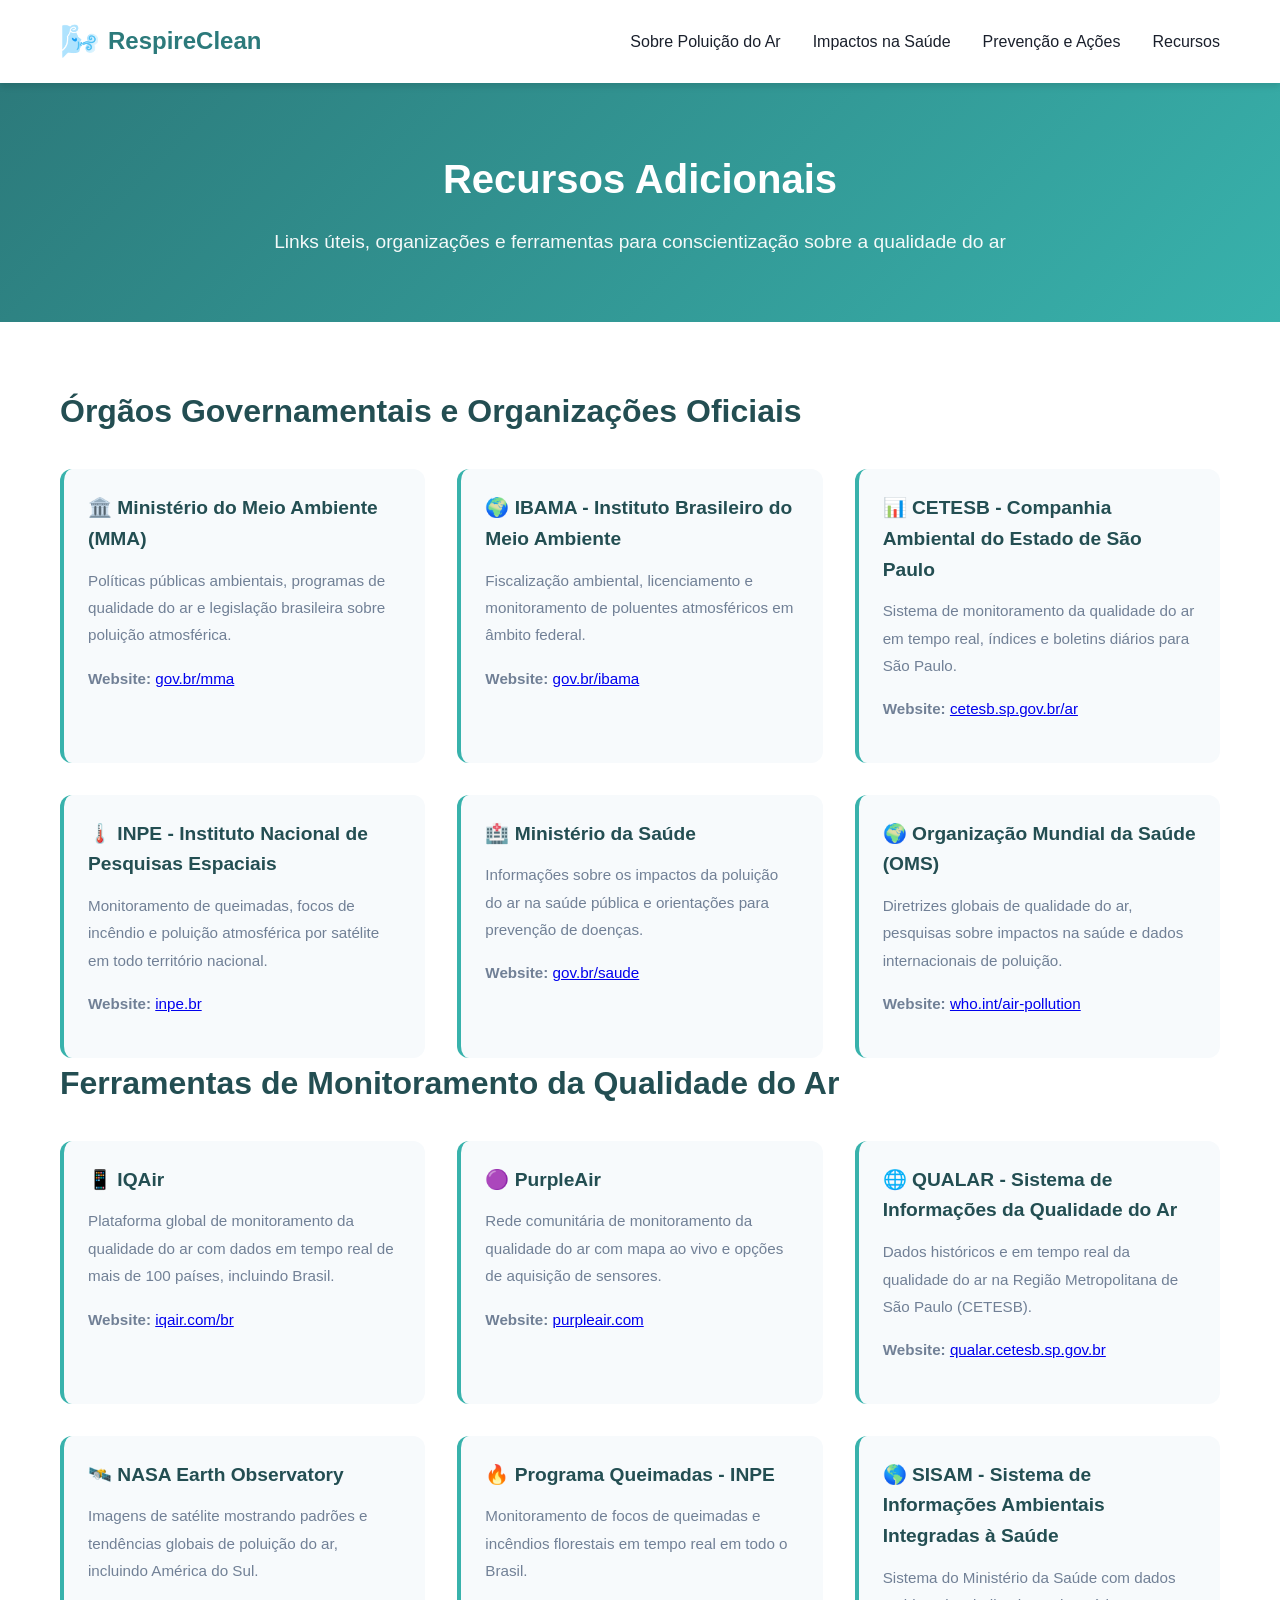
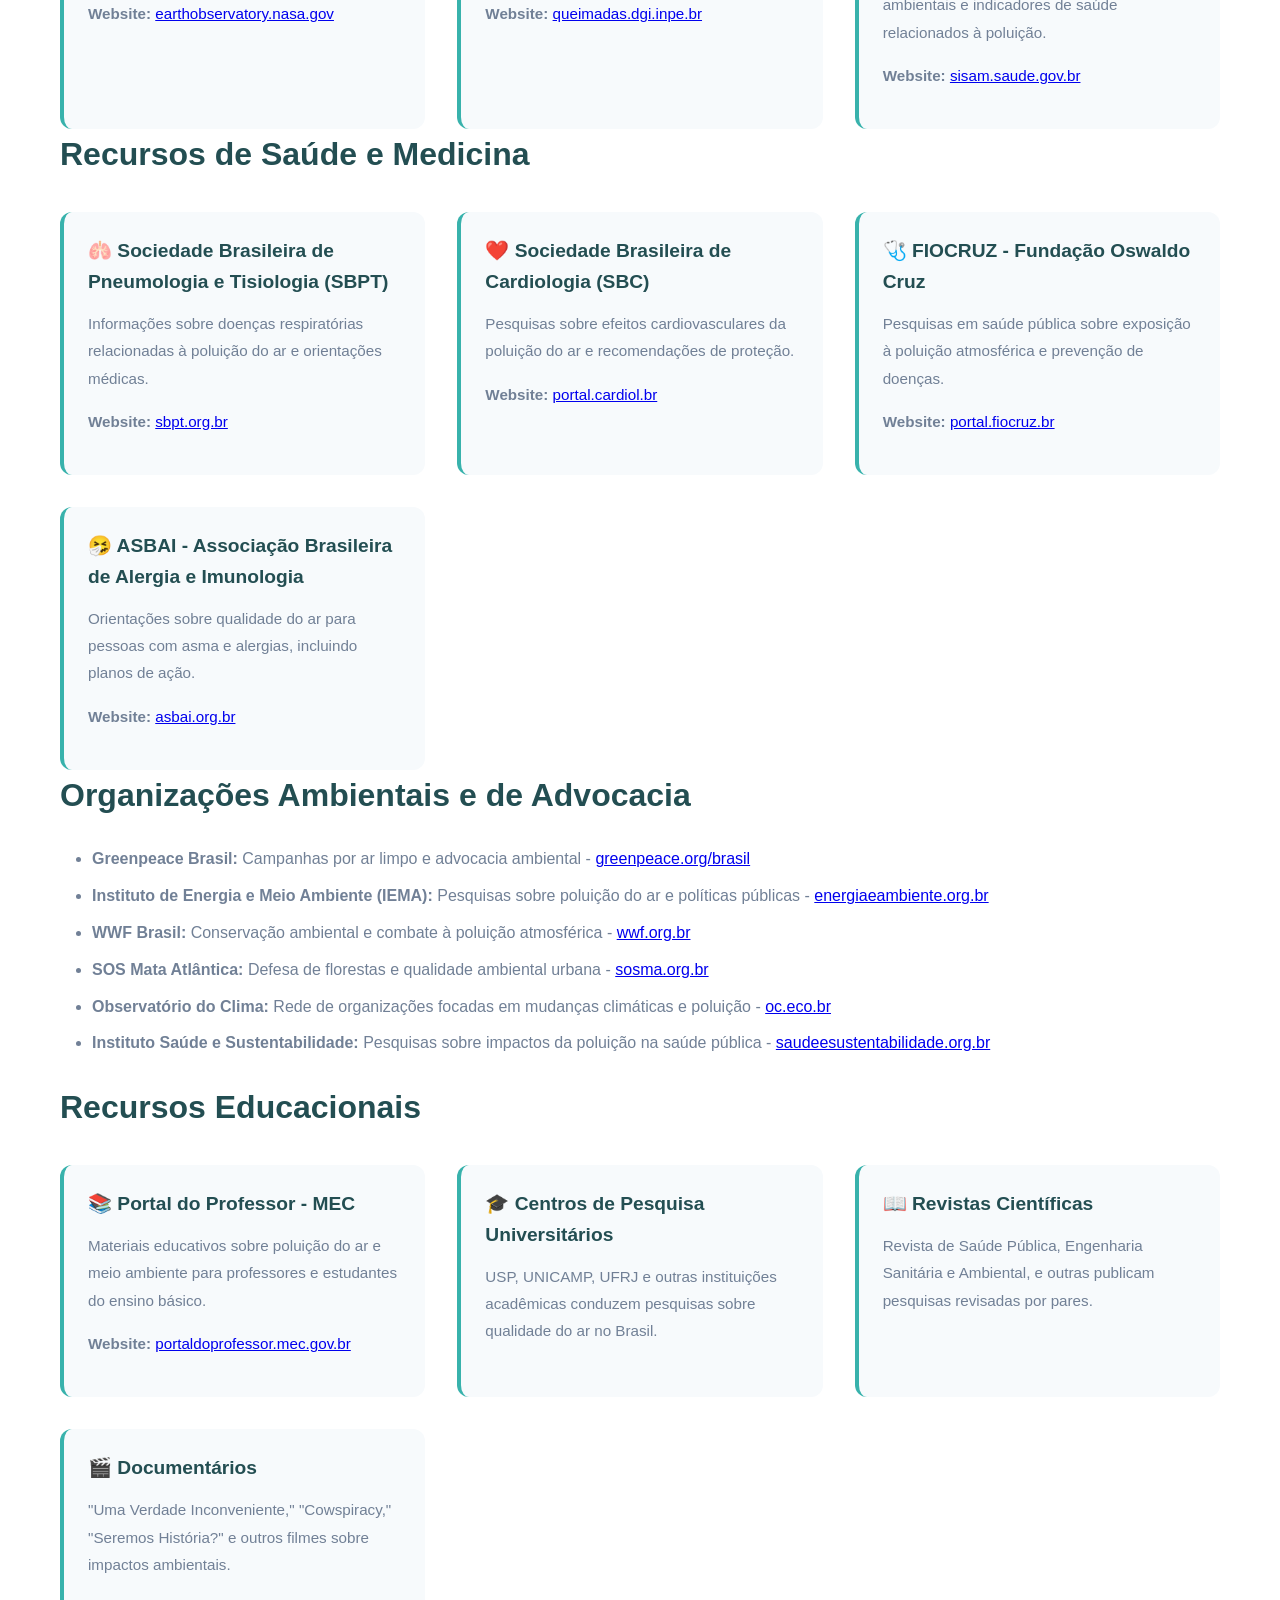
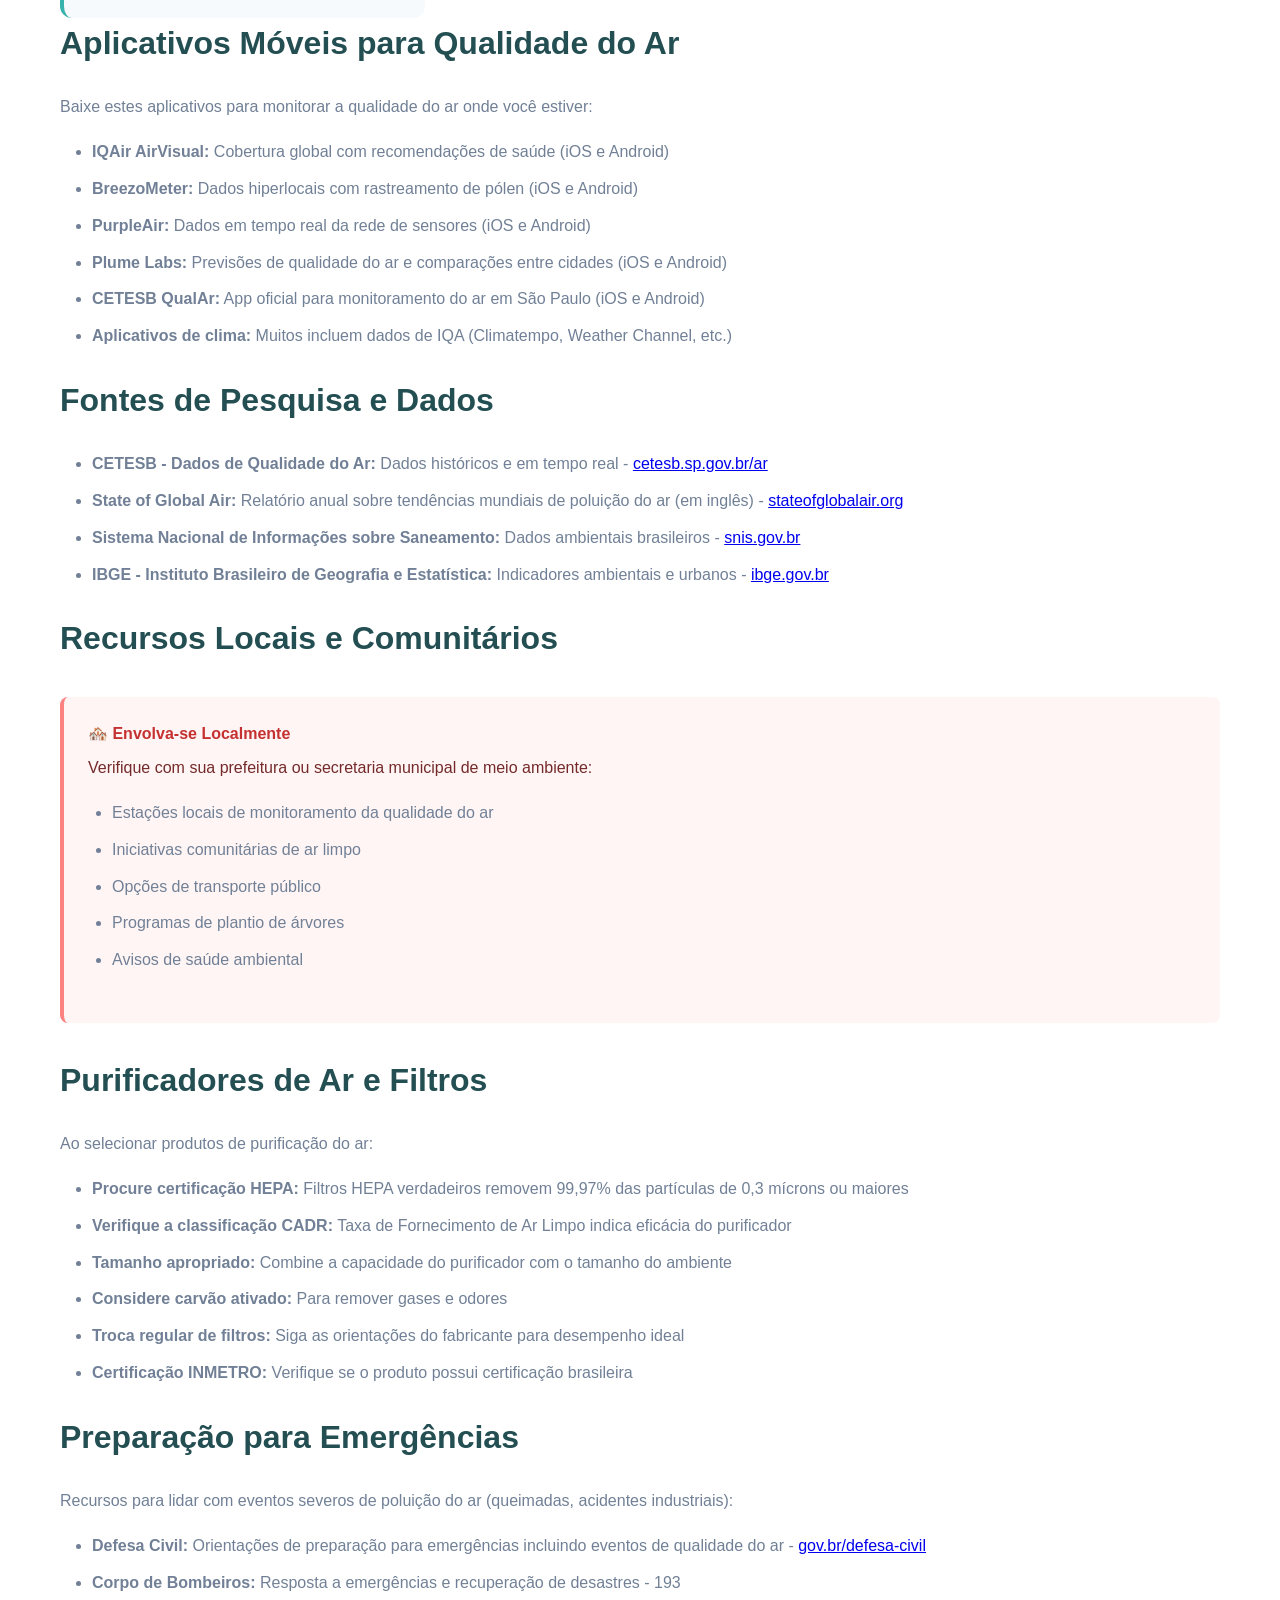
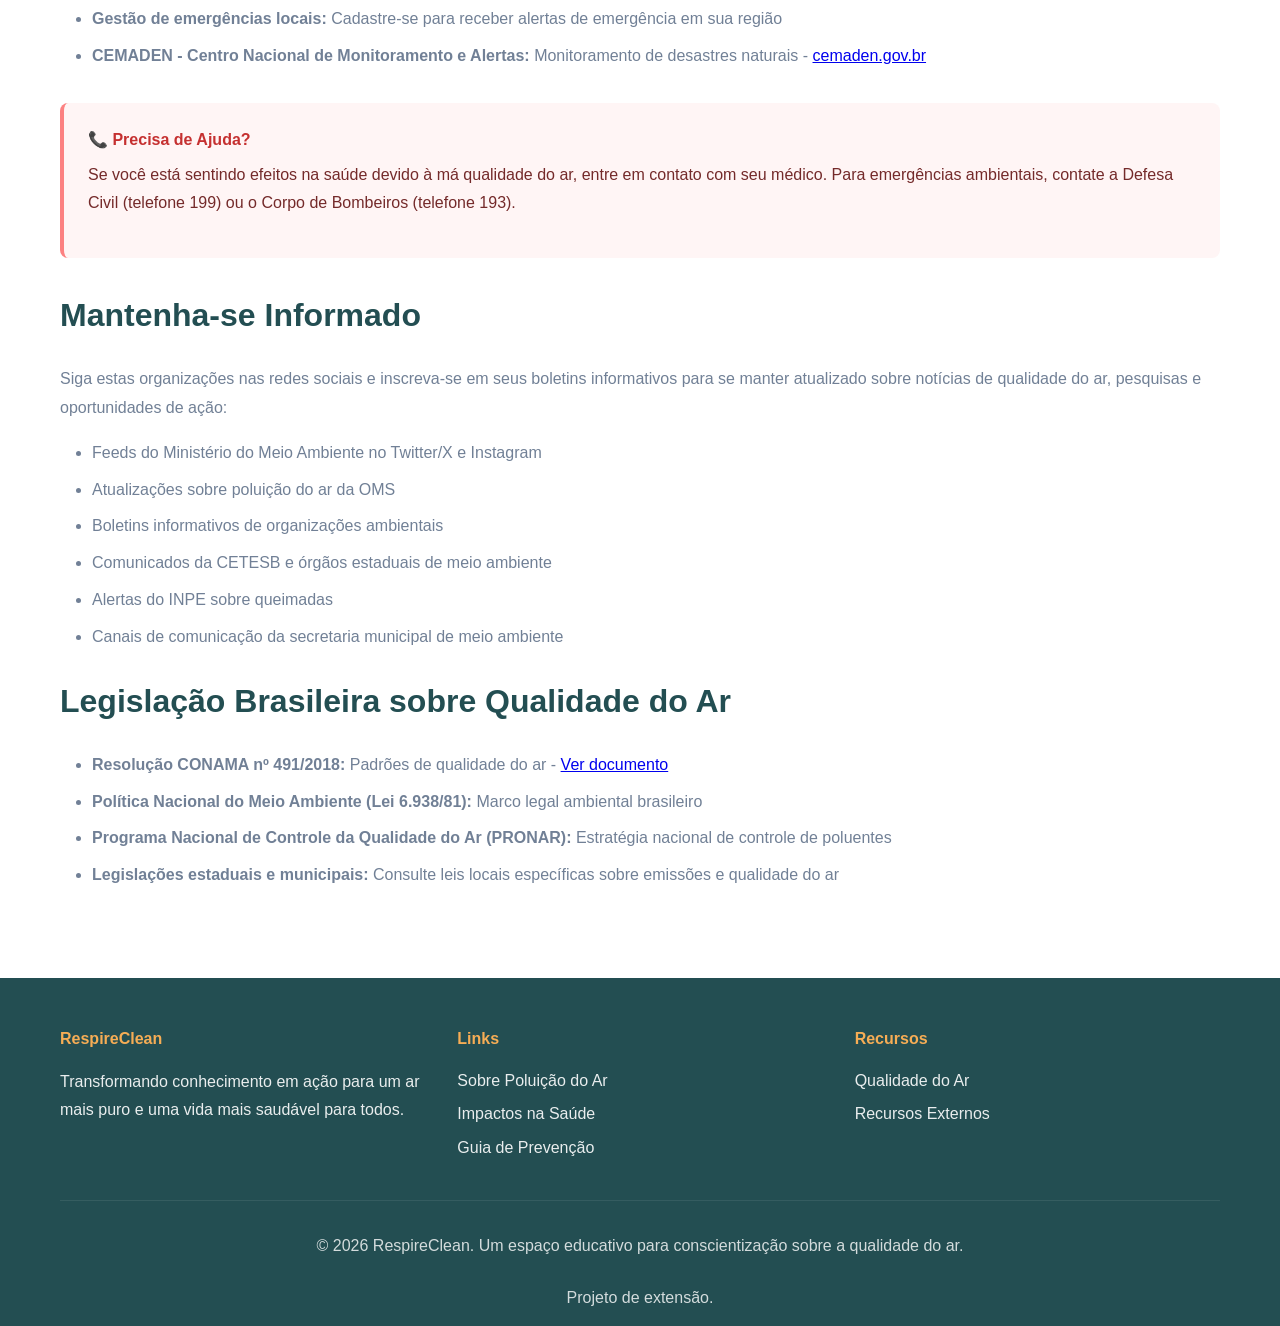
==== pages/resources.html @ 674ed239 "first commit - website for extension project" ====
<!DOCTYPE html>
<html lang="pt-br">
<head>
    <meta charset="UTF-8">
    <meta name="viewport" content="width=device-width, initial-scale=1.0">
    <title>Recursos - RespireClean</title>
    <link rel="stylesheet" href="../assets/css/styles.css">
</head>
<body>
    <nav class="navbar">
        <div class="nav-container">
            <div class="logo">
                <a href="../index.html" class="logo">
                    <span class="logo-icon">🌬️</span>
                    <span class="logo">RespireClean</span>
                </a>
            </div>
            <ul class="nav-menu">
                <li><a href="./about-pollution.html">Sobre Poluição do Ar</a></li>
                <li><a href="./health-impacts.html">Impactos na Saúde</a></li>
                <li><a href="./prevention.html">Prevenção e Ações</a></li>
                <li><a href="./resources.html">Recursos</a></li>
            </ul>
            <div class="hamburger">
                <span></span>
                <span></span>
                <span></span>
            </div>
        </div>
    </nav>

    <div class="page-header">
        <h1>Recursos Adicionais</h1>
        <p>Links úteis, organizações e ferramentas para conscientização sobre a qualidade do ar</p>
    </div>

    <section class="content-section">
        <div class="container">
            <h2>Órgãos Governamentais e Organizações Oficiais</h2>
            
            <div class="tips-grid">
                <div class="tip-card">
                    <h4>🏛️ Ministério do Meio Ambiente (MMA)</h4>
                    <p>Políticas públicas ambientais, programas de qualidade do ar e legislação brasileira sobre poluição atmosférica.</p>
                    <p><strong>Website:</strong> <a href="https://www.gov.br/mma/pt-br" target="_blank">gov.br/mma</a></p>
                </div>

                <div class="tip-card">
                    <h4>🌍 IBAMA - Instituto Brasileiro do Meio Ambiente</h4>
                    <p>Fiscalização ambiental, licenciamento e monitoramento de poluentes atmosféricos em âmbito federal.</p>
                    <p><strong>Website:</strong> <a href="https://www.gov.br/ibama/pt-br" target="_blank">gov.br/ibama</a></p>
                </div>

                <div class="tip-card">
                    <h4>📊 CETESB - Companhia Ambiental do Estado de São Paulo</h4>
                    <p>Sistema de monitoramento da qualidade do ar em tempo real, índices e boletins diários para São Paulo.</p>
                    <p><strong>Website:</strong> <a href="https://cetesb.sp.gov.br/ar/" target="_blank">cetesb.sp.gov.br/ar</a></p>
                </div>

                <div class="tip-card">
                    <h4>🌡️ INPE - Instituto Nacional de Pesquisas Espaciais</h4>
                    <p>Monitoramento de queimadas, focos de incêndio e poluição atmosférica por satélite em todo território nacional.</p>
                    <p><strong>Website:</strong> <a href="https://www.inpe.br/" target="_blank">inpe.br</a></p>
                </div>

                <div class="tip-card">
                    <h4>🏥 Ministério da Saúde</h4>
                    <p>Informações sobre os impactos da poluição do ar na saúde pública e orientações para prevenção de doenças.</p>
                    <p><strong>Website:</strong> <a href="https://www.gov.br/saude/pt-br" target="_blank">gov.br/saude</a></p>
                </div>

                <div class="tip-card">
                    <h4>🌍 Organização Mundial da Saúde (OMS)</h4>
                    <p>Diretrizes globais de qualidade do ar, pesquisas sobre impactos na saúde e dados internacionais de poluição.</p>
                    <p><strong>Website:</strong> <a href="https://www.who.int/health-topics/air-pollution" target="_blank">who.int/air-pollution</a></p>
                </div>
            </div>

            <h2>Ferramentas de Monitoramento da Qualidade do Ar</h2>
            
            <div class="tips-grid">
                <div class="tip-card">
                    <h4>📱 IQAir</h4>
                    <p>Plataforma global de monitoramento da qualidade do ar com dados em tempo real de mais de 100 países, incluindo Brasil.</p>
                    <p><strong>Website:</strong> <a href="https://www.iqair.com/br/" target="_blank">iqair.com/br</a></p>
                </div>

                <div class="tip-card">
                    <h4>🟣 PurpleAir</h4>
                    <p>Rede comunitária de monitoramento da qualidade do ar com mapa ao vivo e opções de aquisição de sensores.</p>
                    <p><strong>Website:</strong> <a href="https://www.purpleair.com/" target="_blank">purpleair.com</a></p>
                </div>

                <div class="tip-card">
                    <h4>🌐 QUALAR - Sistema de Informações da Qualidade do Ar</h4>
                    <p>Dados históricos e em tempo real da qualidade do ar na Região Metropolitana de São Paulo (CETESB).</p>
                    <p><strong>Website:</strong> <a href="https://qualar.cetesb.sp.gov.br/qualar/home.do" target="_blank">qualar.cetesb.sp.gov.br</a></p>
                </div>

                <div class="tip-card">
                    <h4>🛰️ NASA Earth Observatory</h4>
                    <p>Imagens de satélite mostrando padrões e tendências globais de poluição do ar, incluindo América do Sul.</p>
                    <p><strong>Website:</strong> <a href="https://earthobservatory.nasa.gov/" target="_blank">earthobservatory.nasa.gov</a></p>
                </div>

                <div class="tip-card">
                    <h4>🔥 Programa Queimadas - INPE</h4>
                    <p>Monitoramento de focos de queimadas e incêndios florestais em tempo real em todo o Brasil.</p>
                    <p><strong>Website:</strong> <a href="https://queimadas.dgi.inpe.br/queimadas/portal" target="_blank">queimadas.dgi.inpe.br</a></p>
                </div>

                <div class="tip-card">
                    <h4>🌎 SISAM - Sistema de Informações Ambientais Integradas à Saúde</h4>
                    <p>Sistema do Ministério da Saúde com dados ambientais e indicadores de saúde relacionados à poluição.</p>
                    <p><strong>Website:</strong> <a href="https://sisam.saude.gov.br/" target="_blank">sisam.saude.gov.br</a></p>
                </div>
            </div>

            <h2>Recursos de Saúde e Medicina</h2>
            
            <div class="tips-grid">
                <div class="tip-card">
                    <h4>🫁 Sociedade Brasileira de Pneumologia e Tisiologia (SBPT)</h4>
                    <p>Informações sobre doenças respiratórias relacionadas à poluição do ar e orientações médicas.</p>
                    <p><strong>Website:</strong> <a href="https://sbpt.org.br/" target="_blank">sbpt.org.br</a></p>
                </div>

                <div class="tip-card">
                    <h4>❤️ Sociedade Brasileira de Cardiologia (SBC)</h4>
                    <p>Pesquisas sobre efeitos cardiovasculares da poluição do ar e recomendações de proteção.</p>
                    <p><strong>Website:</strong> <a href="https://www.portal.cardiol.br/" target="_blank">portal.cardiol.br</a></p>
                </div>

                <div class="tip-card">
                    <h4>🩺 FIOCRUZ - Fundação Oswaldo Cruz</h4>
                    <p>Pesquisas em saúde pública sobre exposição à poluição atmosférica e prevenção de doenças.</p>
                    <p><strong>Website:</strong> <a href="https://portal.fiocruz.br/" target="_blank">portal.fiocruz.br</a></p>
                </div>

                <div class="tip-card">
                    <h4>🤧 ASBAI - Associação Brasileira de Alergia e Imunologia</h4>
                    <p>Orientações sobre qualidade do ar para pessoas com asma e alergias, incluindo planos de ação.</p>
                    <p><strong>Website:</strong> <a href="https://asbai.org.br/" target="_blank">asbai.org.br</a></p>
                </div>
            </div>

            <h2>Organizações Ambientais e de Advocacia</h2>
            
            <ul>
                <li><strong>Greenpeace Brasil:</strong> Campanhas por ar limpo e advocacia ambiental - <a href="https://www.greenpeace.org/brasil/" target="_blank">greenpeace.org/brasil</a></li>
                <li><strong>Instituto de Energia e Meio Ambiente (IEMA):</strong> Pesquisas sobre poluição do ar e políticas públicas - <a href="https://www.energiaeambiente.org.br/" target="_blank">energiaeambiente.org.br</a></li>
                <li><strong>WWF Brasil:</strong> Conservação ambiental e combate à poluição atmosférica - <a href="https://www.wwf.org.br/" target="_blank">wwf.org.br</a></li>
                <li><strong>SOS Mata Atlântica:</strong> Defesa de florestas e qualidade ambiental urbana - <a href="https://www.sosma.org.br/" target="_blank">sosma.org.br</a></li>
                <li><strong>Observatório do Clima:</strong> Rede de organizações focadas em mudanças climáticas e poluição - <a href="https://www.oc.eco.br/" target="_blank">oc.eco.br</a></li>
                <li><strong>Instituto Saúde e Sustentabilidade:</strong> Pesquisas sobre impactos da poluição na saúde pública - <a href="https://saudeesustentabilidade.org.br/" target="_blank">saudeesustentabilidade.org.br</a></li>
            </ul>

            <h2>Recursos Educacionais</h2>
            
            <div class="tips-grid">
                <div class="tip-card">
                    <h4>📚 Portal do Professor - MEC</h4>
                    <p>Materiais educativos sobre poluição do ar e meio ambiente para professores e estudantes do ensino básico.</p>
                    <p><strong>Website:</strong> <a href="http://portaldoprofessor.mec.gov.br/" target="_blank">portaldoprofessor.mec.gov.br</a></p>
                </div>

                <div class="tip-card">
                    <h4>🎓 Centros de Pesquisa Universitários</h4>
                    <p>USP, UNICAMP, UFRJ e outras instituições acadêmicas conduzem pesquisas sobre qualidade do ar no Brasil.</p>
                </div>

                <div class="tip-card">
                    <h4>📖 Revistas Científicas</h4>
                    <p>Revista de Saúde Pública, Engenharia Sanitária e Ambiental, e outras publicam pesquisas revisadas por pares.</p>
                </div>

                <div class="tip-card">
                    <h4>🎬 Documentários</h4>
                    <p>"Uma Verdade Inconveniente," "Cowspiracy," "Seremos História?" e outros filmes sobre impactos ambientais.</p>
                </div>
            </div>

            <h2>Aplicativos Móveis para Qualidade do Ar</h2>
            <p>Baixe estes aplicativos para monitorar a qualidade do ar onde você estiver:</p>
            <ul>
                <li><strong>IQAir AirVisual:</strong> Cobertura global com recomendações de saúde (iOS e Android)</li>
                <li><strong>BreezoMeter:</strong> Dados hiperlocais com rastreamento de pólen (iOS e Android)</li>
                <li><strong>PurpleAir:</strong> Dados em tempo real da rede de sensores (iOS e Android)</li>
                <li><strong>Plume Labs:</strong> Previsões de qualidade do ar e comparações entre cidades (iOS e Android)</li>
                <li><strong>CETESB QualAr:</strong> App oficial para monitoramento do ar em São Paulo (iOS e Android)</li>
                <li><strong>Aplicativos de clima:</strong> Muitos incluem dados de IQA (Climatempo, Weather Channel, etc.)</li>
            </ul>

            <h2>Fontes de Pesquisa e Dados</h2>
            <ul>
                <li><strong>CETESB - Dados de Qualidade do Ar:</strong> Dados históricos e em tempo real - <a href="https://cetesb.sp.gov.br/ar/" target="_blank">cetesb.sp.gov.br/ar</a></li>
                <li><strong>State of Global Air:</strong> Relatório anual sobre tendências mundiais de poluição do ar (em inglês) - <a href="https://www.stateofglobalair.org/" target="_blank">stateofglobalair.org</a></li>
                <li><strong>Sistema Nacional de Informações sobre Saneamento:</strong> Dados ambientais brasileiros - <a href="http://www.snis.gov.br/" target="_blank">snis.gov.br</a></li>
                <li><strong>IBGE - Instituto Brasileiro de Geografia e Estatística:</strong> Indicadores ambientais e urbanos - <a href="https://www.ibge.gov.br/" target="_blank">ibge.gov.br</a></li>
            </ul>

            <h2>Recursos Locais e Comunitários</h2>
            <div class="alert-box">
                <h4>🏘️ Envolva-se Localmente</h4>
                <p>Verifique com sua prefeitura ou secretaria municipal de meio ambiente:</p>
                <ul style="margin-left: 1.5rem; margin-top: 0.5rem;">
                    <li>Estações locais de monitoramento da qualidade do ar</li>
                    <li>Iniciativas comunitárias de ar limpo</li>
                    <li>Opções de transporte público</li>
                    <li>Programas de plantio de árvores</li>
                    <li>Avisos de saúde ambiental</li>
                </ul>
            </div>

            <h2>Purificadores de Ar e Filtros</h2>
            <p>Ao selecionar produtos de purificação do ar:</p>
            <ul>
                <li><strong>Procure certificação HEPA:</strong> Filtros HEPA verdadeiros removem 99,97% das partículas de 0,3 mícrons ou maiores</li>
                <li><strong>Verifique a classificação CADR:</strong> Taxa de Fornecimento de Ar Limpo indica eficácia do purificador</li>
                <li><strong>Tamanho apropriado:</strong> Combine a capacidade do purificador com o tamanho do ambiente</li>
                <li><strong>Considere carvão ativado:</strong> Para remover gases e odores</li>
                <li><strong>Troca regular de filtros:</strong> Siga as orientações do fabricante para desempenho ideal</li>
                <li><strong>Certificação INMETRO:</strong> Verifique se o produto possui certificação brasileira</li>
            </ul>

            <h2>Preparação para Emergências</h2>
            <p>Recursos para lidar com eventos severos de poluição do ar (queimadas, acidentes industriais):</p>
            <ul>
                <li><strong>Defesa Civil:</strong> Orientações de preparação para emergências incluindo eventos de qualidade do ar - <a href="https://www.gov.br/mdr/pt-br/assuntos/protecao-e-defesa-civil" target="_blank">gov.br/defesa-civil</a></li>
                <li><strong>Corpo de Bombeiros:</strong> Resposta a emergências e recuperação de desastres - 193</li>
                <li><strong>Gestão de emergências locais:</strong> Cadastre-se para receber alertas de emergência em sua região</li>
                <li><strong>CEMADEN - Centro Nacional de Monitoramento e Alertas:</strong> Monitoramento de desastres naturais - <a href="http://www.cemaden.gov.br/" target="_blank">cemaden.gov.br</a></li>
            </ul>

            <div class="alert-box">
                <h4>📞 Precisa de Ajuda?</h4>
                <p>Se você está sentindo efeitos na saúde devido à má qualidade do ar, entre em contato com seu médico. Para emergências ambientais, contate a Defesa Civil (telefone 199) ou o Corpo de Bombeiros (telefone 193).</p>
            </div>

            <h2>Mantenha-se Informado</h2>
            <p>Siga estas organizações nas redes sociais e inscreva-se em seus boletins informativos para se manter atualizado sobre notícias de qualidade do ar, pesquisas e oportunidades de ação:</p>
            <ul>
                <li>Feeds do Ministério do Meio Ambiente no Twitter/X e Instagram</li>
                <li>Atualizações sobre poluição do ar da OMS</li>
                <li>Boletins informativos de organizações ambientais</li>
                <li>Comunicados da CETESB e órgãos estaduais de meio ambiente</li>
                <li>Alertas do INPE sobre queimadas</li>
                <li>Canais de comunicação da secretaria municipal de meio ambiente</li>
            </ul>

            <h2>Legislação Brasileira sobre Qualidade do Ar</h2>
            <ul>
                <li><strong>Resolução CONAMA nº 491/2018:</strong> Padrões de qualidade do ar - <a href="https://www.ibama.gov.br/sophia/cnia/legislacao/CONAMA/RE0491-191118.PDF" target="_blank">Ver documento</a></li>
                <li><strong>Política Nacional do Meio Ambiente (Lei 6.938/81):</strong> Marco legal ambiental brasileiro</li>
                <li><strong>Programa Nacional de Controle da Qualidade do Ar (PRONAR):</strong> Estratégia nacional de controle de poluentes</li>
                <li><strong>Legislações estaduais e municipais:</strong> Consulte leis locais específicas sobre emissões e qualidade do ar</li>
            </ul>
        </div>
    </section>

    <footer class="footer">
        <div class="container">
            <div class="footer-content">
                <div class="footer-section">
                    <h4>RespireClean</h4>
                    <p>Transformando conhecimento em ação para um ar mais puro e uma vida mais saudável para todos.</p>
                </div>
                <div class="footer-section">
                    <h4>Links</h4>
                    <ul>
                        <li><a href="./about-pollution.html">Sobre Poluição do Ar</a></li>
                        <li><a href="./health-impacts.html">Impactos na Saúde</a></li>
                        <li><a href="./prevention.html">Guia de Prevenção</a></li>
                    </ul>
                </div>
                <div class="footer-section">
                    <h4>Recursos</h4>
                    <ul>
                        <li><a href="./air-quality.html">Qualidade do Ar</a></li>
                        <li><a href="./resources.html">Recursos Externos</a></li>
                    </ul>
                </div>
            </div>
            <div class="footer-bottom">
                <p>&copy; 2026 RespireClean. Um espaço educativo para conscientização sobre a qualidade do ar.</p>
                <br>
                <p>Projeto de extensão.</p>
            </div>
        </div>
    </footer>

    <script src="../assets/js/script.js"></script>
</body>
</html>
---- assets/css/styles.css ----
* {
    margin: 0;
    padding: 0;
    box-sizing: border-box;
}

:root {
    --primary-color: #2C7A7B;
    --primary-dark: #234E52;
    --secondary-color: #38B2AC;
    --accent-color: #F6AD55;
    --danger-color: #FC8181;
    --text-dark: #1A202C;
    --text-light: #718096;
    --bg-light: #F7FAFC;
    --bg-white: #FFFFFF;
    --border-color: #E2E8F0;
    --shadow: 0 4px 6px rgba(0, 0, 0, 0.1);
    --shadow-lg: 0 10px 25px rgba(0, 0, 0, 0.15);
}

body {
    font-family: 'Segoe UI', Tahoma, Geneva, Verdana, sans-serif;
    line-height: 1.6;
    color: var(--text-dark);
    background-color: var(--bg-light);
}

.container {
    max-width: 1200px;
    margin: 0 auto;
    padding: 0 20px;
}

/* Navbar Styles */
.navbar {
    background-color: var(--bg-white);
    box-shadow: var(--shadow);
    position: sticky;
    top: 0;
    z-index: 1000;
}

.nav-container {
    max-width: 1200px;
    margin: 0 auto;
    padding: 1rem 20px;
    display: flex;
    justify-content: space-between;
    align-items: center;
}

.logo {
    display: flex;
    align-items: center;
    gap: 0.5rem;
    font-size: 1.5rem;
    font-weight: bold;
    color: var(--primary-color);
    text-decoration: none;
}

.logo-icon {
    font-size: 2rem;
}

.nav-menu {
    display: flex;
    list-style: none;
    gap: 2rem;
}

.nav-menu a {
    text-decoration: none;
    color: var(--text-dark);
    font-weight: 500;
    transition: color 0.3s ease;
    padding: 0.5rem 0;
    position: relative;
}

.nav-menu a:hover,
.nav-menu a.active {
    color: var(--primary-color);
}

.nav-menu a.active::after {
    content: '';
    position: absolute;
    bottom: 0;
    left: 0;
    width: 100%;
    height: 2px;
    background-color: var(--primary-color);
}

.hamburger {
    display: none;
    flex-direction: column;
    cursor: pointer;
    gap: 4px;
}

.hamburger span {
    width: 25px;
    height: 3px;
    background-color: var(--text-dark);
    transition: 0.3s;
}

/* Hero Section */
.hero {
    background: linear-gradient(135deg, var(--primary-color) 0%, var(--secondary-color) 100%);
    color: white;
    padding: 4rem 20px;
}

.hero-content {
    max-width: 1200px;
    margin: 0 auto;
    text-align: center;
}

.hero-title {
    font-size: 3rem;
    margin-bottom: 1rem;
    font-weight: 700;
}

.hero-subtitle {
    font-size: 1.25rem;
    margin-bottom: 2rem;
    opacity: 0.95;
}

.hero-buttons {
    display: flex;
    gap: 1rem;
    justify-content: center;
    flex-wrap: wrap;
}

.btn {
    padding: 0.875rem 2rem;
    border-radius: 8px;
    text-decoration: none;
    font-weight: 600;
    transition: all 0.3s ease;
    display: inline-block;
    border: none;
    cursor: pointer;
}

.btn-primary {
    background-color: var(--accent-color);
    color: var(--text-dark);
}

.btn-primary:hover {
    background-color: #ED8936;
    transform: translateY(-2px);
    box-shadow: var(--shadow-lg);
}

.btn-secondary {
    background-color: transparent;
    color: white;
    border: 2px solid white;
}

.btn-secondary:hover {
    background-color: white;
    color: var(--primary-color);
}

.hero-stats {
    display: grid;
    grid-template-columns: repeat(auto-fit, minmax(250px, 1fr));
    gap: 2rem;
    max-width: 1200px;
    margin: 3rem auto 0;
}

.stat-card {
    background-color: rgba(255, 255, 255, 0.15);
    backdrop-filter: blur(10px);
    padding: 2rem;
    border-radius: 12px;
    text-align: center;
    transition: transform 0.3s ease;
}

.stat-card:hover {
    transform: translateY(-5px);
}

.stat-card h3 {
    font-size: 2.5rem;
    margin-bottom: 0.5rem;
    color: var(--accent-color);
}

.stat-card p {
    font-size: 0.95rem;
    opacity: 0.9;
}

/* Info Section */
.info-section {
    padding: 5rem 20px;
    background-color: var(--bg-white);
}

.info-section h2 {
    text-align: center;
    font-size: 2.5rem;
    margin-bottom: 3rem;
    color: var(--primary-dark);
}

.info-grid {
    display: grid;
    grid-template-columns: repeat(auto-fit, minmax(280px, 1fr));
    gap: 2rem;
}

.info-card {
    background-color: var(--bg-light);
    padding: 2rem;
    border-radius: 12px;
    text-align: center;
    transition: all 0.3s ease;
    border: 2px solid transparent;
}

.info-card:hover {
    transform: translateY(-5px);
    box-shadow: var(--shadow-lg);
    border-color: var(--secondary-color);
}

.info-card .icon {
    font-size: 3rem;
    margin-bottom: 1rem;
}

.info-card h3 {
    font-size: 1.5rem;
    margin-bottom: 1rem;
    color: var(--primary-color);
}

.info-card p {
    color: var(--text-light);
    line-height: 1.8;
}

/* Action Section */
.action-section {
    padding: 5rem 20px;
    background-color: var(--bg-light);
}

.action-section h2 {
    text-align: center;
    font-size: 2.5rem;
    margin-bottom: 3rem;
    color: var(--primary-dark);
}

.action-list {
    max-width: 800px;
    margin: 0 auto;
    display: flex;
    flex-direction: column;
    gap: 1.5rem;
}

.action-item {
    background-color: var(--bg-white);
    padding: 1.5rem;
    border-radius: 12px;
    display: flex;
    align-items: center;
    gap: 1.5rem;
    box-shadow: var(--shadow);
    transition: all 0.3s ease;
}

.action-item:hover {
    transform: translateX(10px);
    box-shadow: var(--shadow-lg);
}

.action-number {
    background-color: var(--secondary-color);
    color: white;
    width: 50px;
    height: 50px;
    border-radius: 50%;
    display: flex;
    align-items: center;
    justify-content: center;
    font-size: 1.5rem;
    font-weight: bold;
    flex-shrink: 0;
}

.action-content h3 {
    color: var(--primary-dark);
    margin-bottom: 0.5rem;
    font-size: 1.25rem;
}

.action-content p {
    color: var(--text-light);
}

.cta-center {
    text-align: center;
    margin-top: 3rem;
}

/* Page Content Styles */
.page-header {
    background: linear-gradient(135deg, var(--primary-color) 0%, var(--secondary-color) 100%);
    color: white;
    padding: 4rem 20px;
    text-align: center;
}

.page-header h1 {
    font-size: 2.5rem;
    margin-bottom: 1rem;
}

.page-header p {
    font-size: 1.2rem;
    opacity: 0.95;
}

.content-section {
    padding: 4rem 20px;
    background-color: var(--bg-white);
}

.content-section h2 {
    font-size: 2rem;
    color: var(--primary-dark);
    margin-bottom: 1.5rem;
}

.content-section h3 {
    font-size: 1.5rem;
    color: var(--primary-color);
    margin-top: 2rem;
    margin-bottom: 1rem;
}

.content-section p {
    color: var(--text-light);
    line-height: 1.8;
    margin-bottom: 1rem;
}

.content-section ul, .content-section ol {
    margin-left: 2rem;
    margin-bottom: 1.5rem;
    color: var(--text-light);
}

.content-section li {
    margin-bottom: 0.5rem;
    line-height: 1.8;
}

.tips-grid {
    display: grid;
    grid-template-columns: repeat(auto-fit, minmax(300px, 1fr));
    gap: 2rem;
    margin-top: 2rem;
}

.tip-card {
    background-color: var(--bg-light);
    padding: 1.5rem;
    border-radius: 12px;
    border-left: 4px solid var(--secondary-color);
}

.tip-card h4 {
    color: var(--primary-dark);
    margin-bottom: 0.75rem;
    font-size: 1.2rem;
}

.tip-card p {
    color: var(--text-light);
    font-size: 0.95rem;
}

.alert-box {
    background-color: #FFF5F5;
    border-left: 4px solid var(--danger-color);
    padding: 1.5rem;
    border-radius: 8px;
    margin: 2rem 0;
}

.alert-box h4 {
    color: #C53030;
    margin-bottom: 0.5rem;
}

.alert-box p {
    color: #742A2A;
}

/* Air Quality Tool */
.aqi-tool {
    background-color: var(--bg-white);
    padding: 2rem;
    border-radius: 12px;
    box-shadow: var(--shadow);
    max-width: 600px;
    margin: 2rem auto;
}

.aqi-input {
    display: flex;
    gap: 1rem;
    margin-bottom: 2rem;
}

.aqi-input input {
    flex: 1;
    padding: 0.875rem;
    border: 2px solid var(--border-color);
    border-radius: 8px;
    font-size: 1rem;
}

.aqi-input input:focus {
    outline: none;
    border-color: var(--primary-color);
}

.aqi-result {
    padding: 2rem;
    border-radius: 12px;
    text-align: center;
    margin-top: 2rem;
    display: none;
}

.aqi-result.active {
    display: block;
}

.aqi-value {
    font-size: 3rem;
    font-weight: bold;
    margin-bottom: 0.5rem;
}

.aqi-category {
    font-size: 1.5rem;
    margin-bottom: 1rem;
}

.aqi-description {
    font-size: 1rem;
    opacity: 0.9;
}

/* Footer */
.footer {
    background-color: var(--primary-dark);
    color: white;
    padding: 3rem 20px 1rem;
}

.footer-content {
    max-width: 1200px;
    margin: 0 auto;
    display: grid;
    grid-template-columns: repeat(auto-fit, minmax(250px, 1fr));
    gap: 2rem;
    margin-bottom: 2rem;
}

.footer-section h4 {
    margin-bottom: 1rem;
    color: var(--accent-color);
}

.footer-section p {
    opacity: 0.9;
    line-height: 1.8;
}

.footer-section ul {
    list-style: none;
}

.footer-section li {
    margin-bottom: 0.5rem;
}

.footer-section a {
    color: white;
    text-decoration: none;
    opacity: 0.9;
    transition: opacity 0.3s ease;
}

.footer-section a:hover {
    opacity: 1;
    color: var(--accent-color);
}

.footer-bottom {
    text-align: center;
    padding-top: 2rem;
    border-top: 1px solid rgba(255, 255, 255, 0.1);
    opacity: 0.8;
}

/* Responsive Design */
@media (max-width: 768px) {
    .hamburger {
        display: flex;
    }

    .nav-menu {
        position: fixed;
        left: -100%;
        top: 70px;
        flex-direction: column;
        background-color: var(--bg-white);
        width: 100%;
        text-align: center;
        transition: 0.3s;
        box-shadow: var(--shadow);
        padding: 2rem 0;
        gap: 0;
    }

    .nav-menu.active {
        left: 0;
    }

    .nav-menu li {
        margin: 1rem 0;
    }

    .hero-title {
        font-size: 2rem;
    }

    .hero-subtitle {
        font-size: 1rem;
    }

    .info-section h2,
    .action-section h2 {
        font-size: 2rem;
    }

    .action-item {
        flex-direction: column;
        text-align: center;
    }

    .action-item:hover {
        transform: translateY(-5px);
    }
}

@media (max-width: 480px) {
    .hero-buttons {
        flex-direction: column;
        width: 100%;
    }

    .btn {
        width: 100%;
    }

    .stat-card {
        padding: 1.5rem;
    }
}
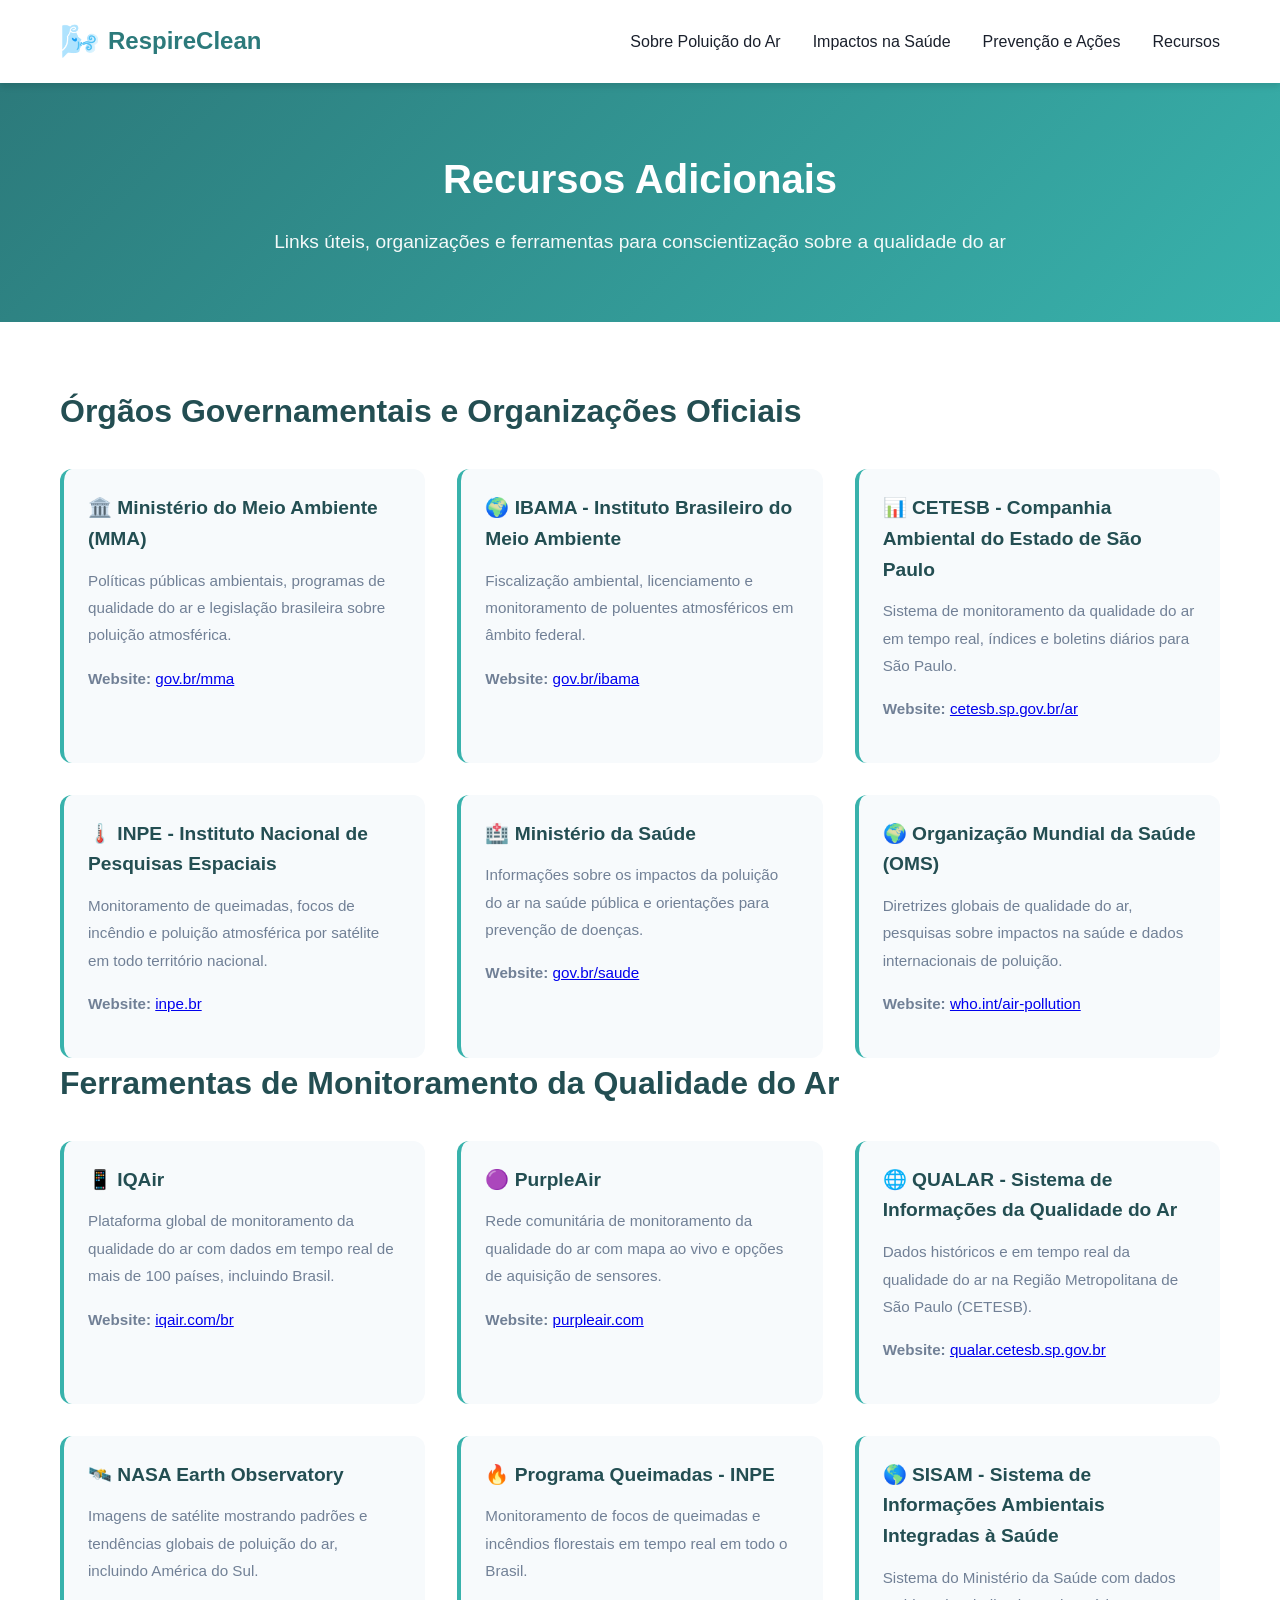
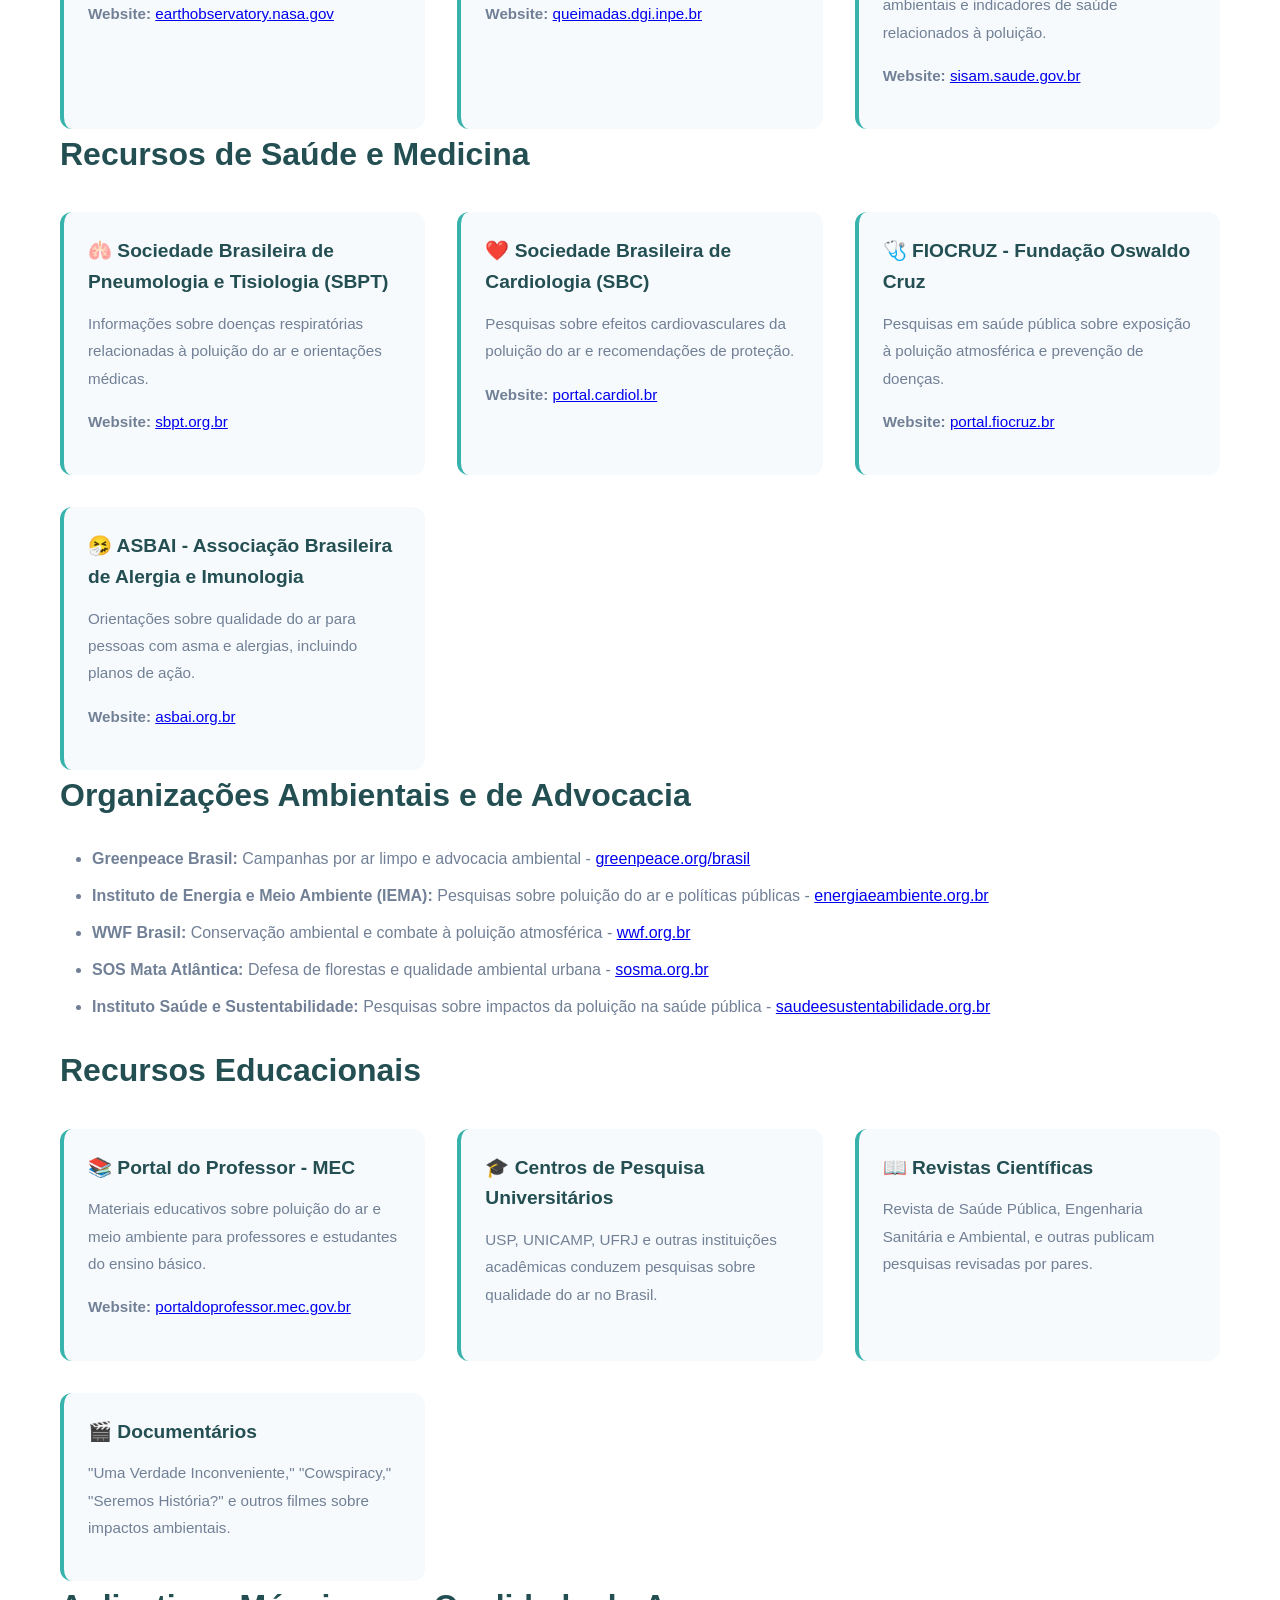
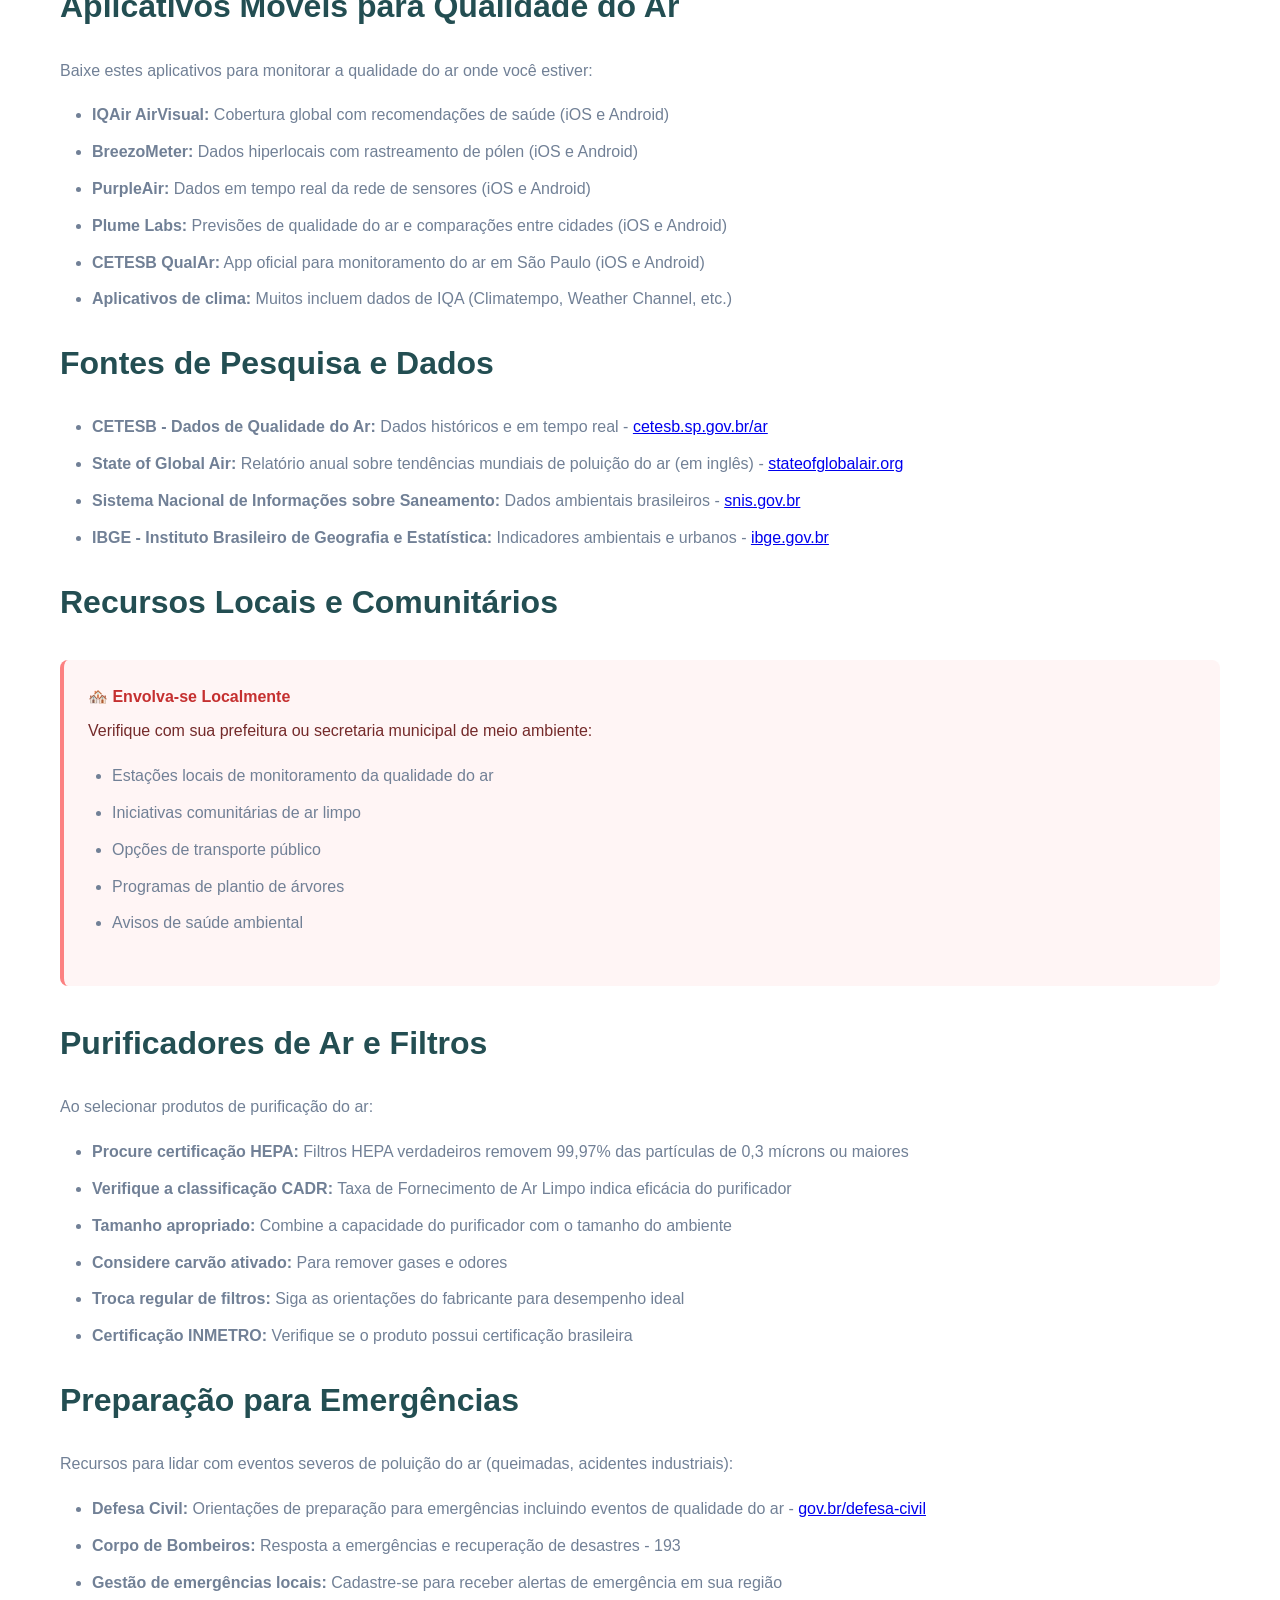
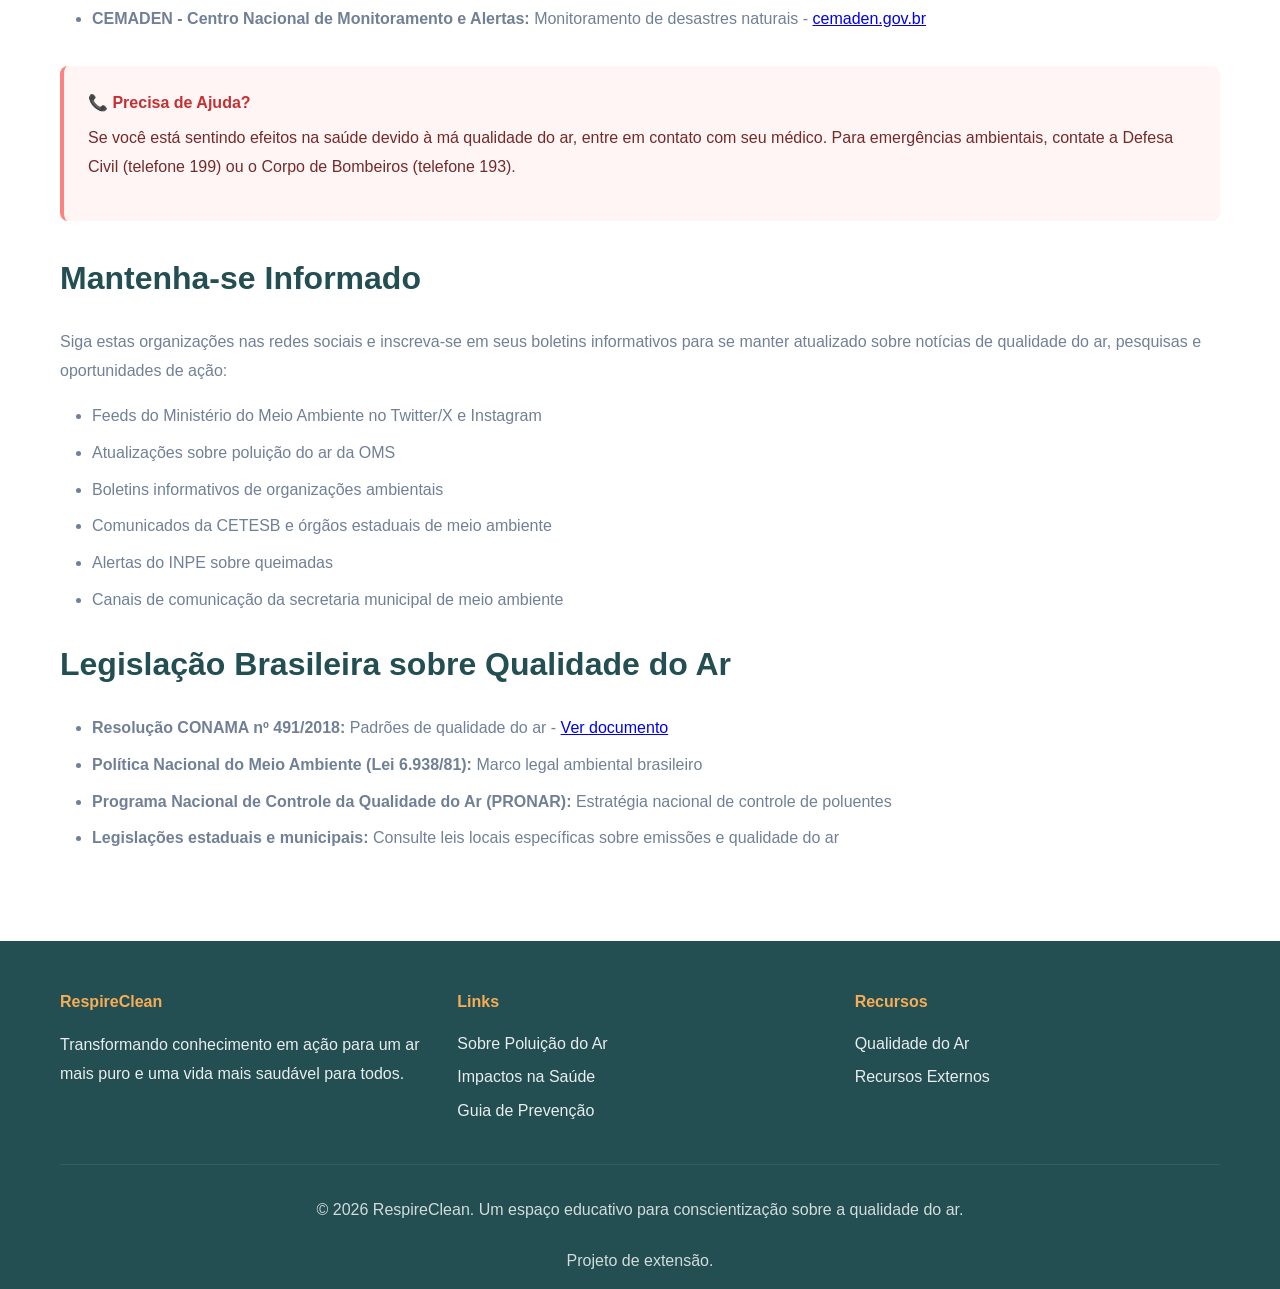
==== commit 9acb49db: "Remove broken link - removed https://www.oc.eco.br/ from resources. Link hit 403 error" ====
--- a/pages/resources.html
+++ b/pages/resources.html
@@ -151,7 +151,6 @@
                 <li><strong>Instituto de Energia e Meio Ambiente (IEMA):</strong> Pesquisas sobre poluição do ar e políticas públicas - <a href="https://www.energiaeambiente.org.br/" target="_blank">energiaeambiente.org.br</a></li>
                 <li><strong>WWF Brasil:</strong> Conservação ambiental e combate à poluição atmosférica - <a href="https://www.wwf.org.br/" target="_blank">wwf.org.br</a></li>
                 <li><strong>SOS Mata Atlântica:</strong> Defesa de florestas e qualidade ambiental urbana - <a href="https://www.sosma.org.br/" target="_blank">sosma.org.br</a></li>
-                <li><strong>Observatório do Clima:</strong> Rede de organizações focadas em mudanças climáticas e poluição - <a href="https://www.oc.eco.br/" target="_blank">oc.eco.br</a></li>
                 <li><strong>Instituto Saúde e Sustentabilidade:</strong> Pesquisas sobre impactos da poluição na saúde pública - <a href="https://saudeesustentabilidade.org.br/" target="_blank">saudeesustentabilidade.org.br</a></li>
             </ul>
 
@@ -250,7 +249,7 @@
 
             <h2>Legislação Brasileira sobre Qualidade do Ar</h2>
             <ul>
-                <li><strong>Resolução CONAMA nº 491/2018:</strong> Padrões de qualidade do ar - <a href="https://www.ibama.gov.br/sophia/cnia/legislacao/CONAMA/RE0491-191118.PDF" target="_blank">Ver documento</a></li>
+                <li><strong>Resolução CONAMA nº 491/2018:</strong> Padrões de qualidade do ar - <a href="https://conama.mma.gov.br/?option=com_sisconama&task=arquivo.download&id=766" target="_blank">Ver documento</a></li>
                 <li><strong>Política Nacional do Meio Ambiente (Lei 6.938/81):</strong> Marco legal ambiental brasileiro</li>
                 <li><strong>Programa Nacional de Controle da Qualidade do Ar (PRONAR):</strong> Estratégia nacional de controle de poluentes</li>
                 <li><strong>Legislações estaduais e municipais:</strong> Consulte leis locais específicas sobre emissões e qualidade do ar</li>
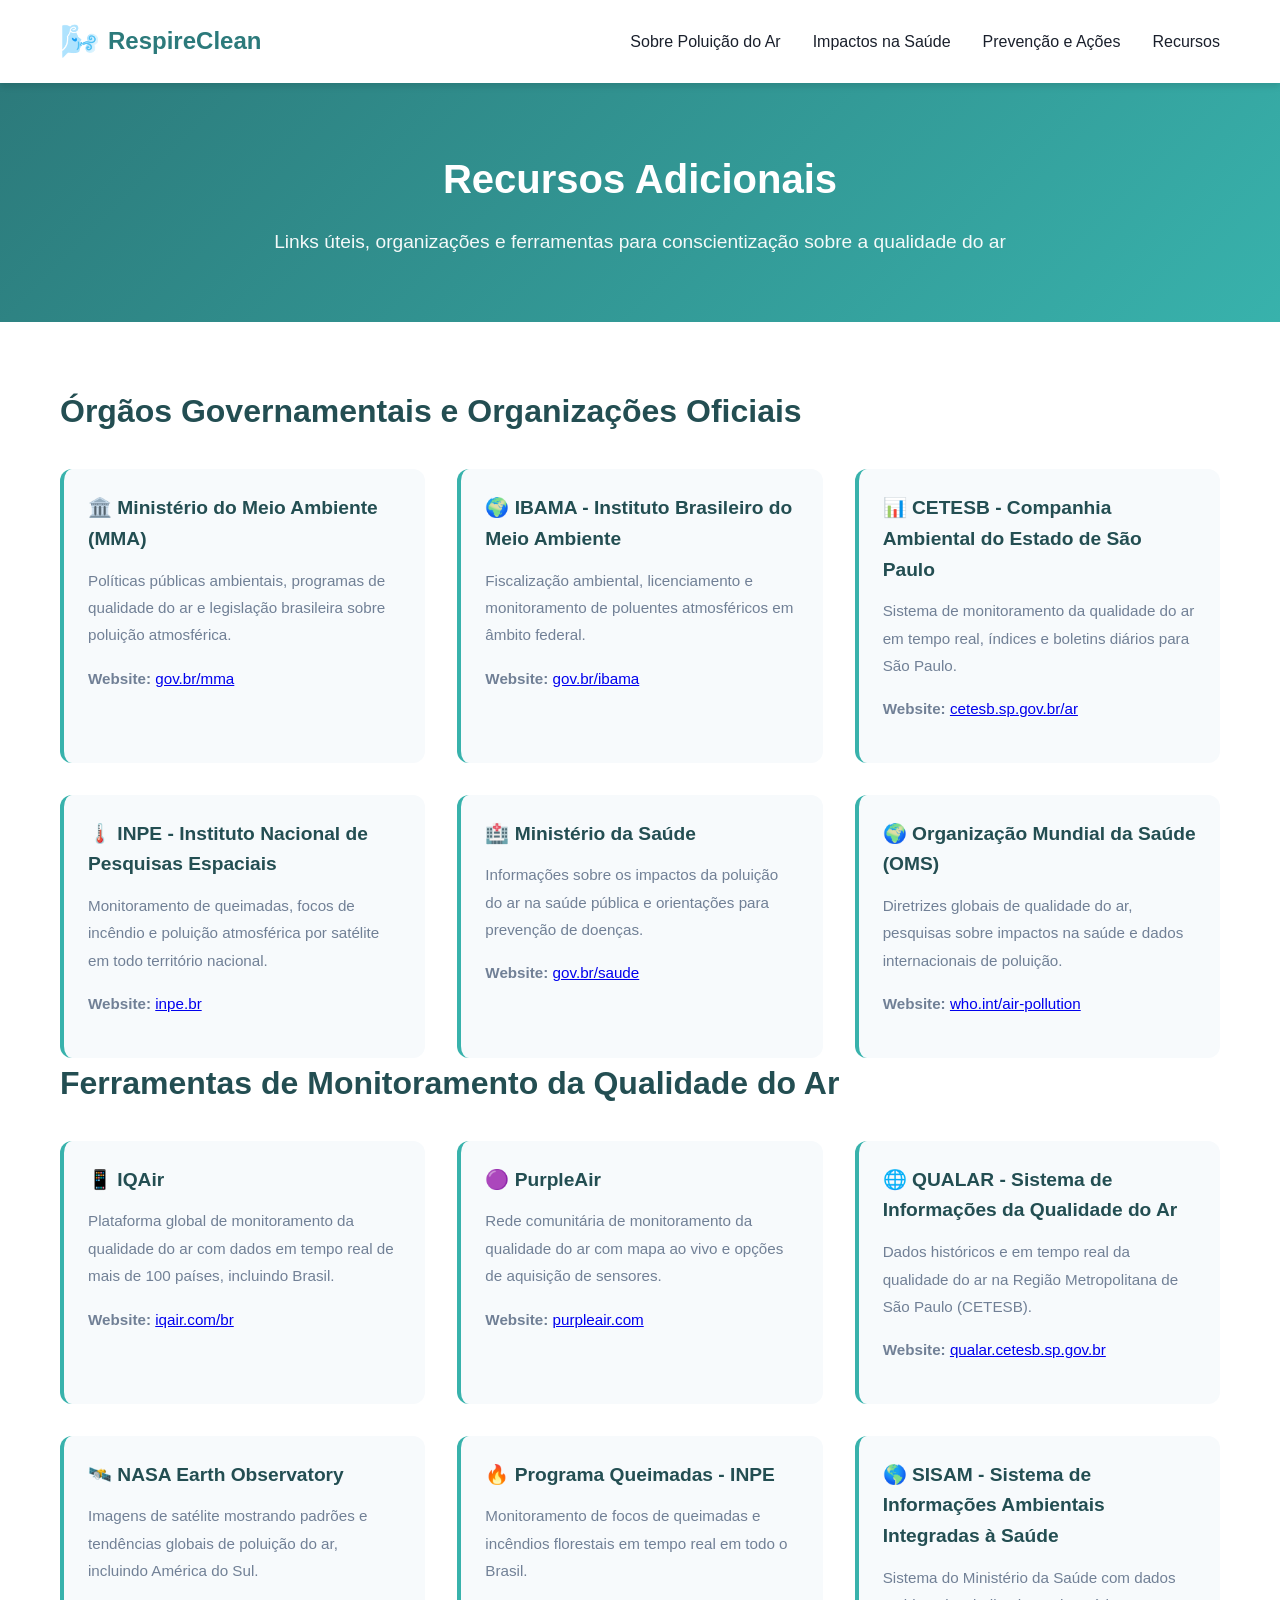
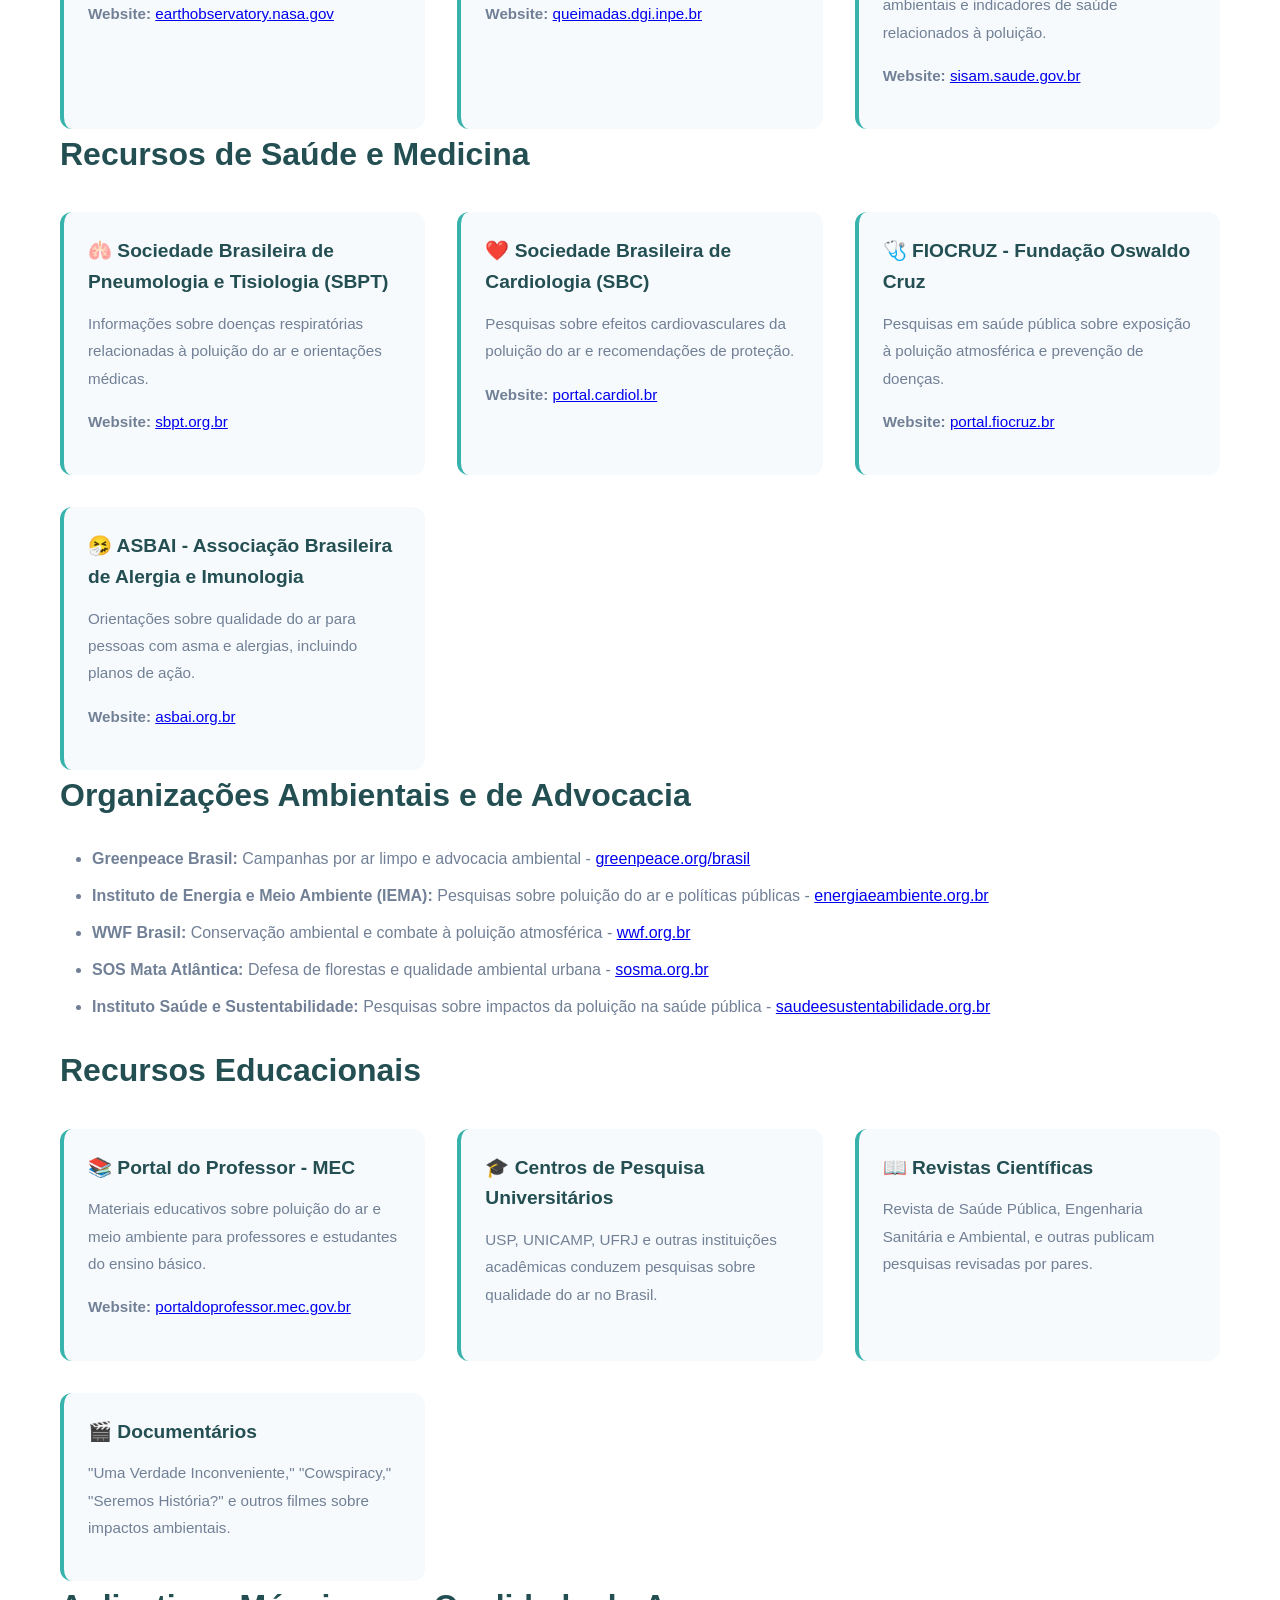
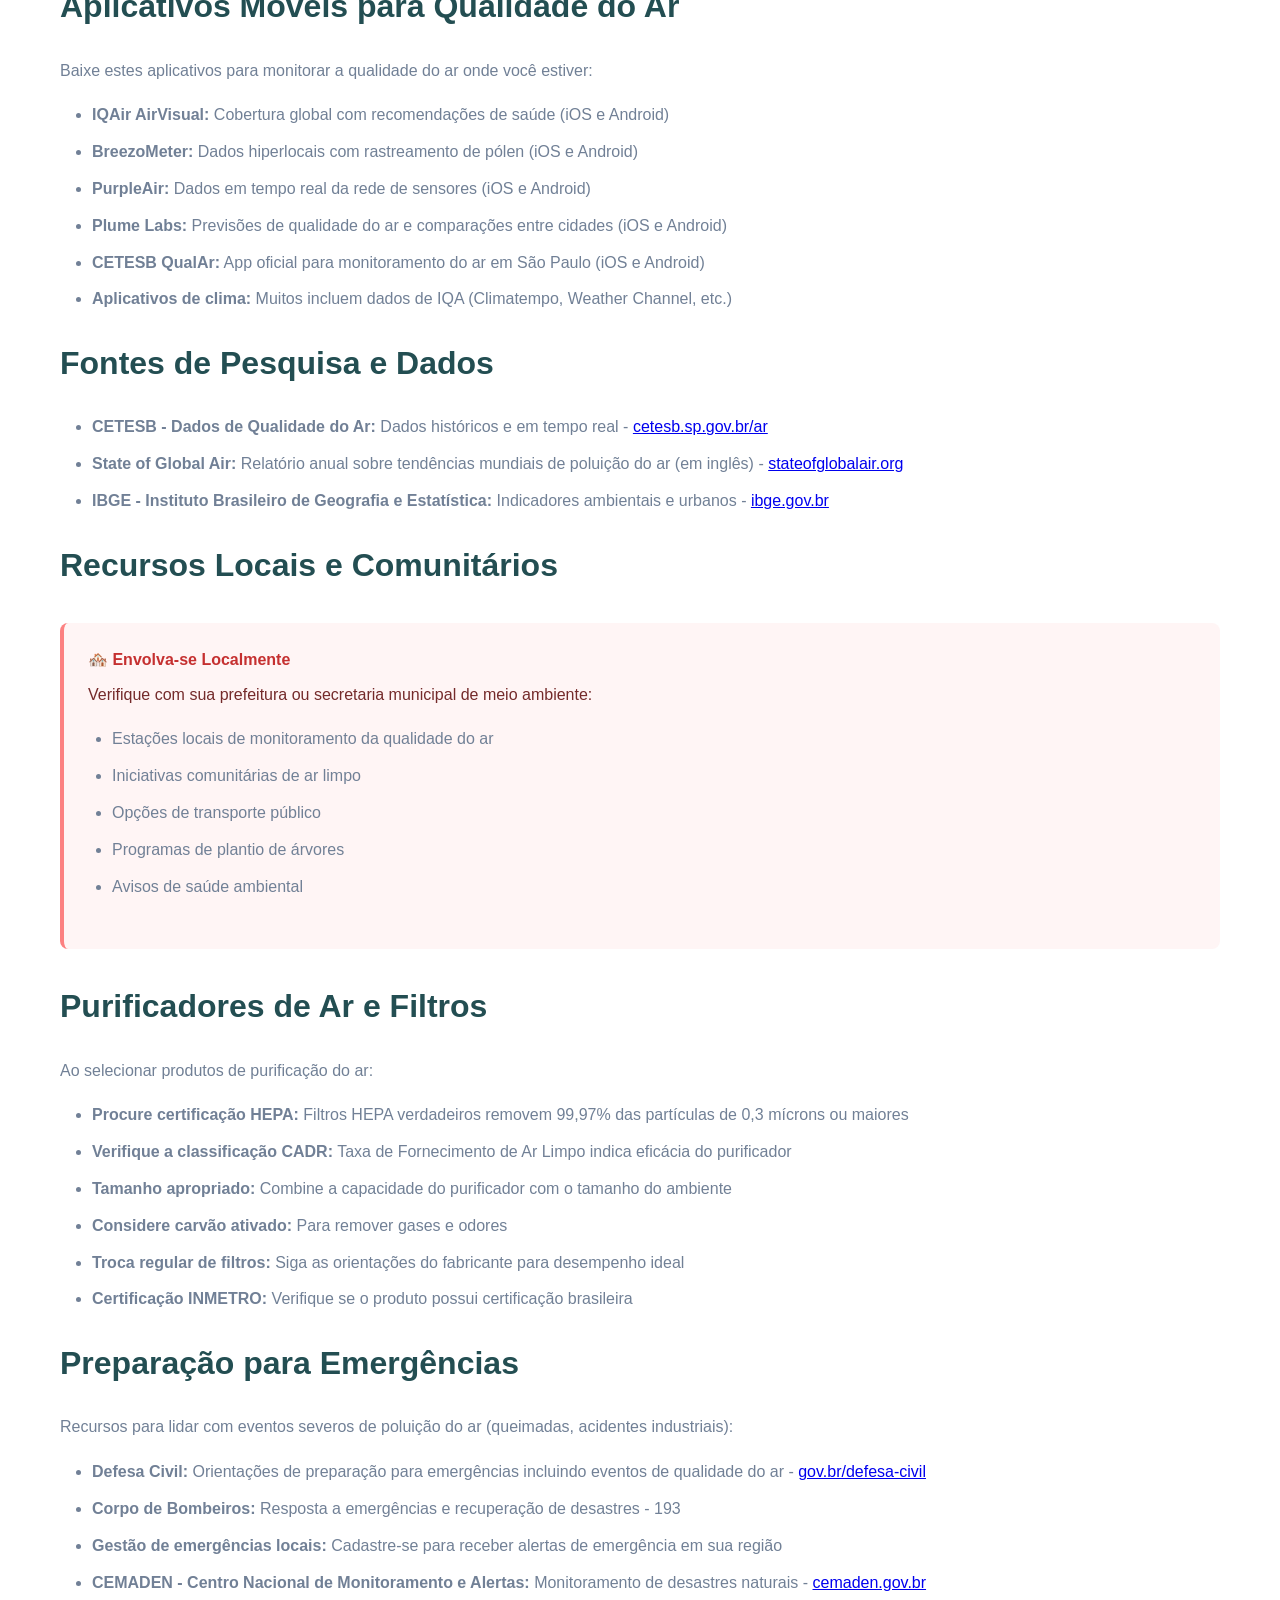
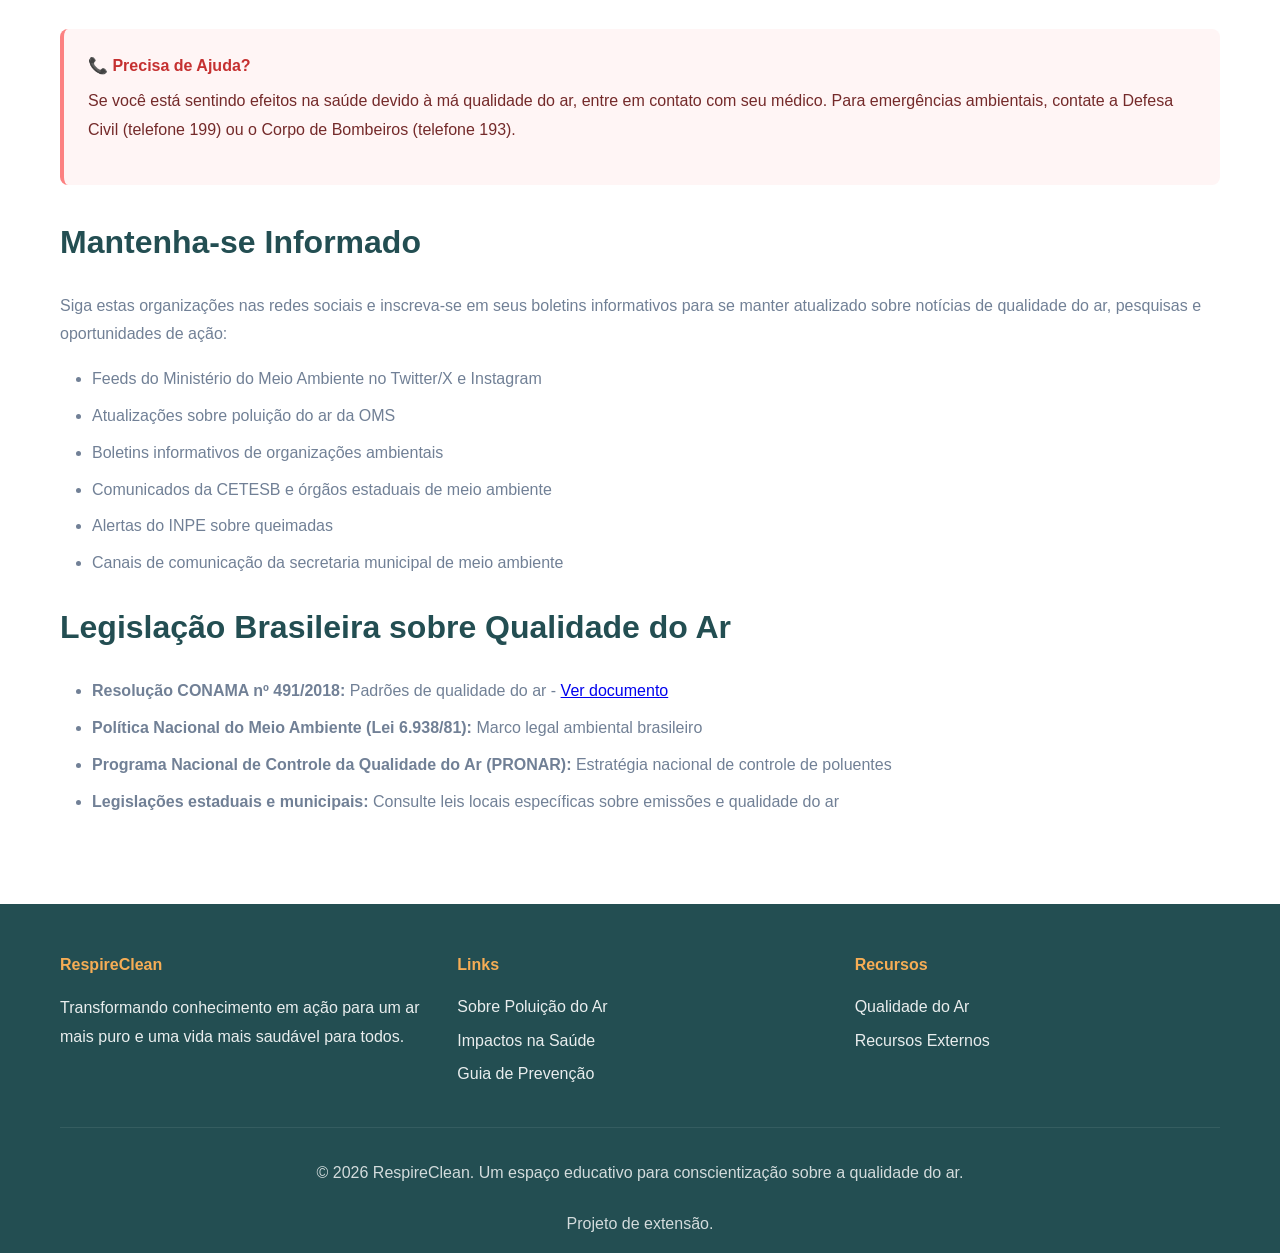
==== commit a6f48bfd: "Remove http link - link wasn't broken, but was an old gov site with http connection. Removed for sec" ====
--- a/pages/resources.html
+++ b/pages/resources.html
@@ -194,7 +194,6 @@
             <ul>
                 <li><strong>CETESB - Dados de Qualidade do Ar:</strong> Dados históricos e em tempo real - <a href="https://cetesb.sp.gov.br/ar/" target="_blank">cetesb.sp.gov.br/ar</a></li>
                 <li><strong>State of Global Air:</strong> Relatório anual sobre tendências mundiais de poluição do ar (em inglês) - <a href="https://www.stateofglobalair.org/" target="_blank">stateofglobalair.org</a></li>
-                <li><strong>Sistema Nacional de Informações sobre Saneamento:</strong> Dados ambientais brasileiros - <a href="http://www.snis.gov.br/" target="_blank">snis.gov.br</a></li>
                 <li><strong>IBGE - Instituto Brasileiro de Geografia e Estatística:</strong> Indicadores ambientais e urbanos - <a href="https://www.ibge.gov.br/" target="_blank">ibge.gov.br</a></li>
             </ul>
 
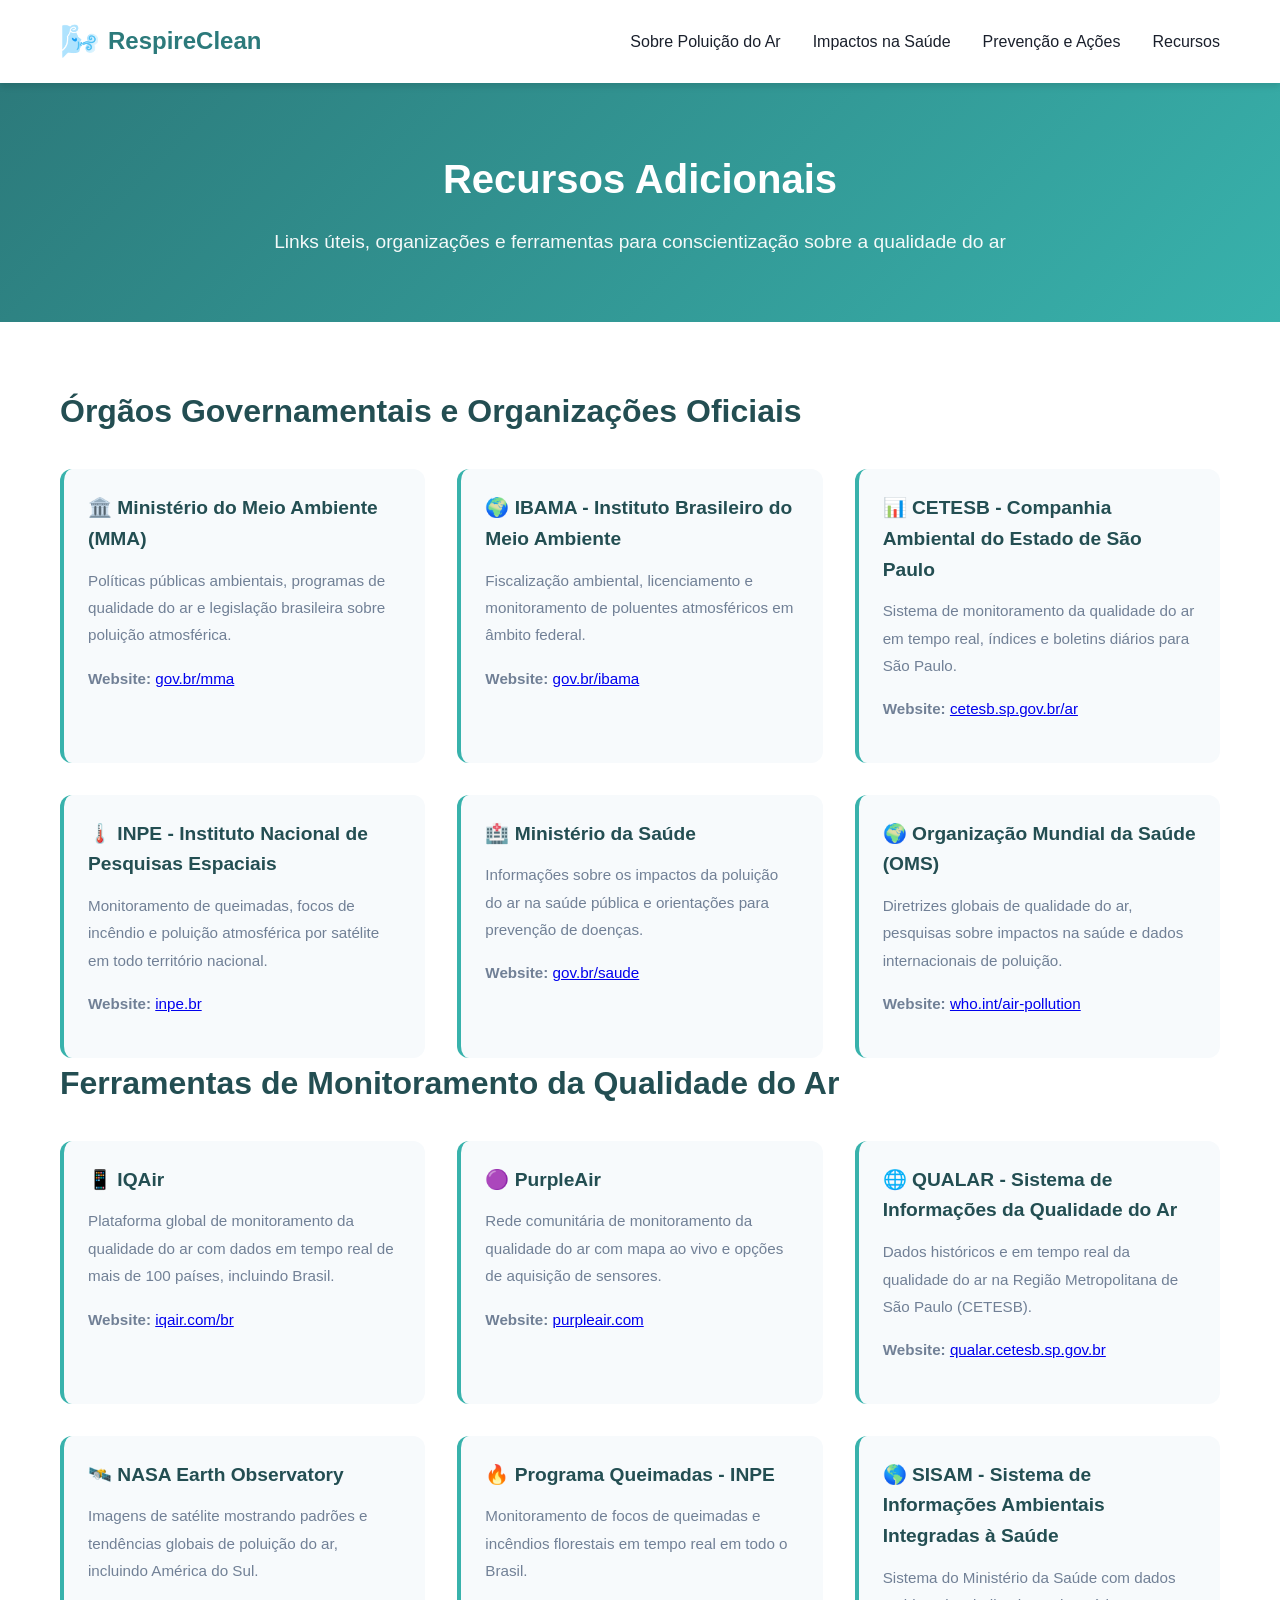
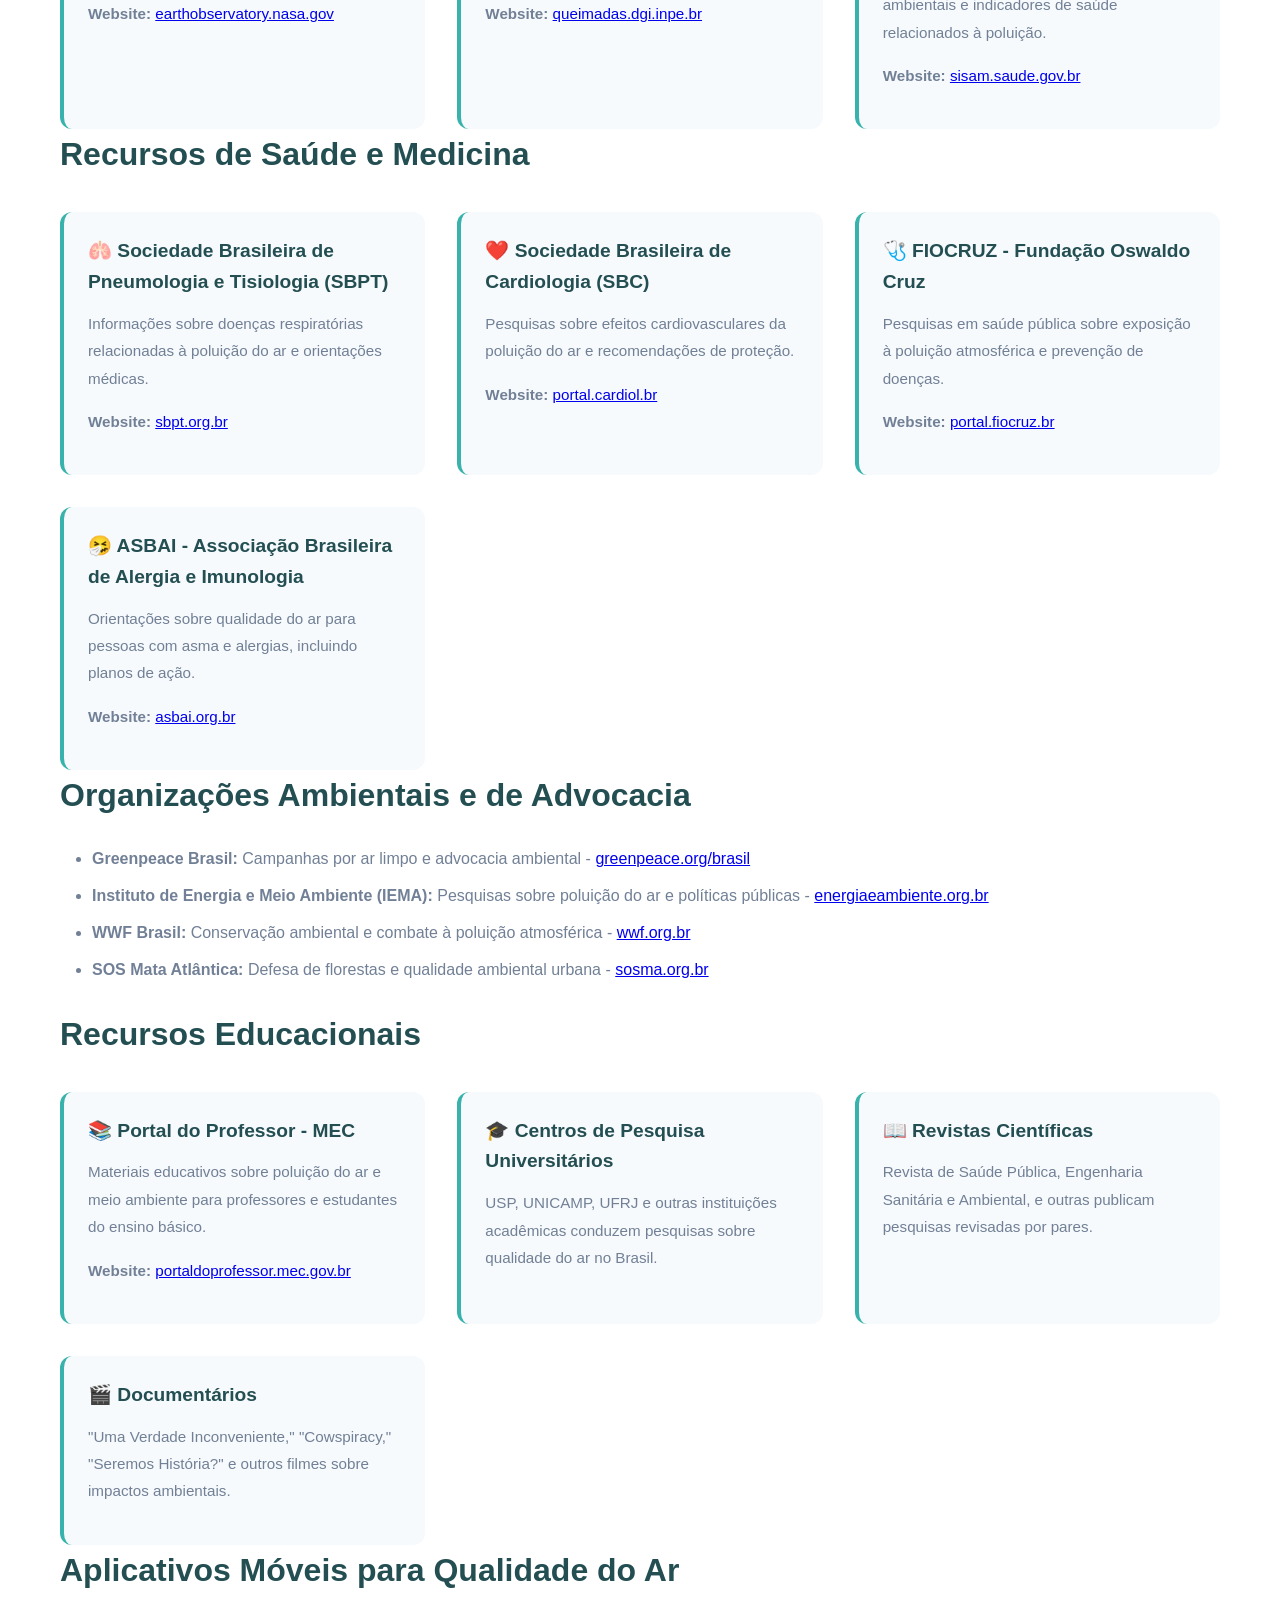
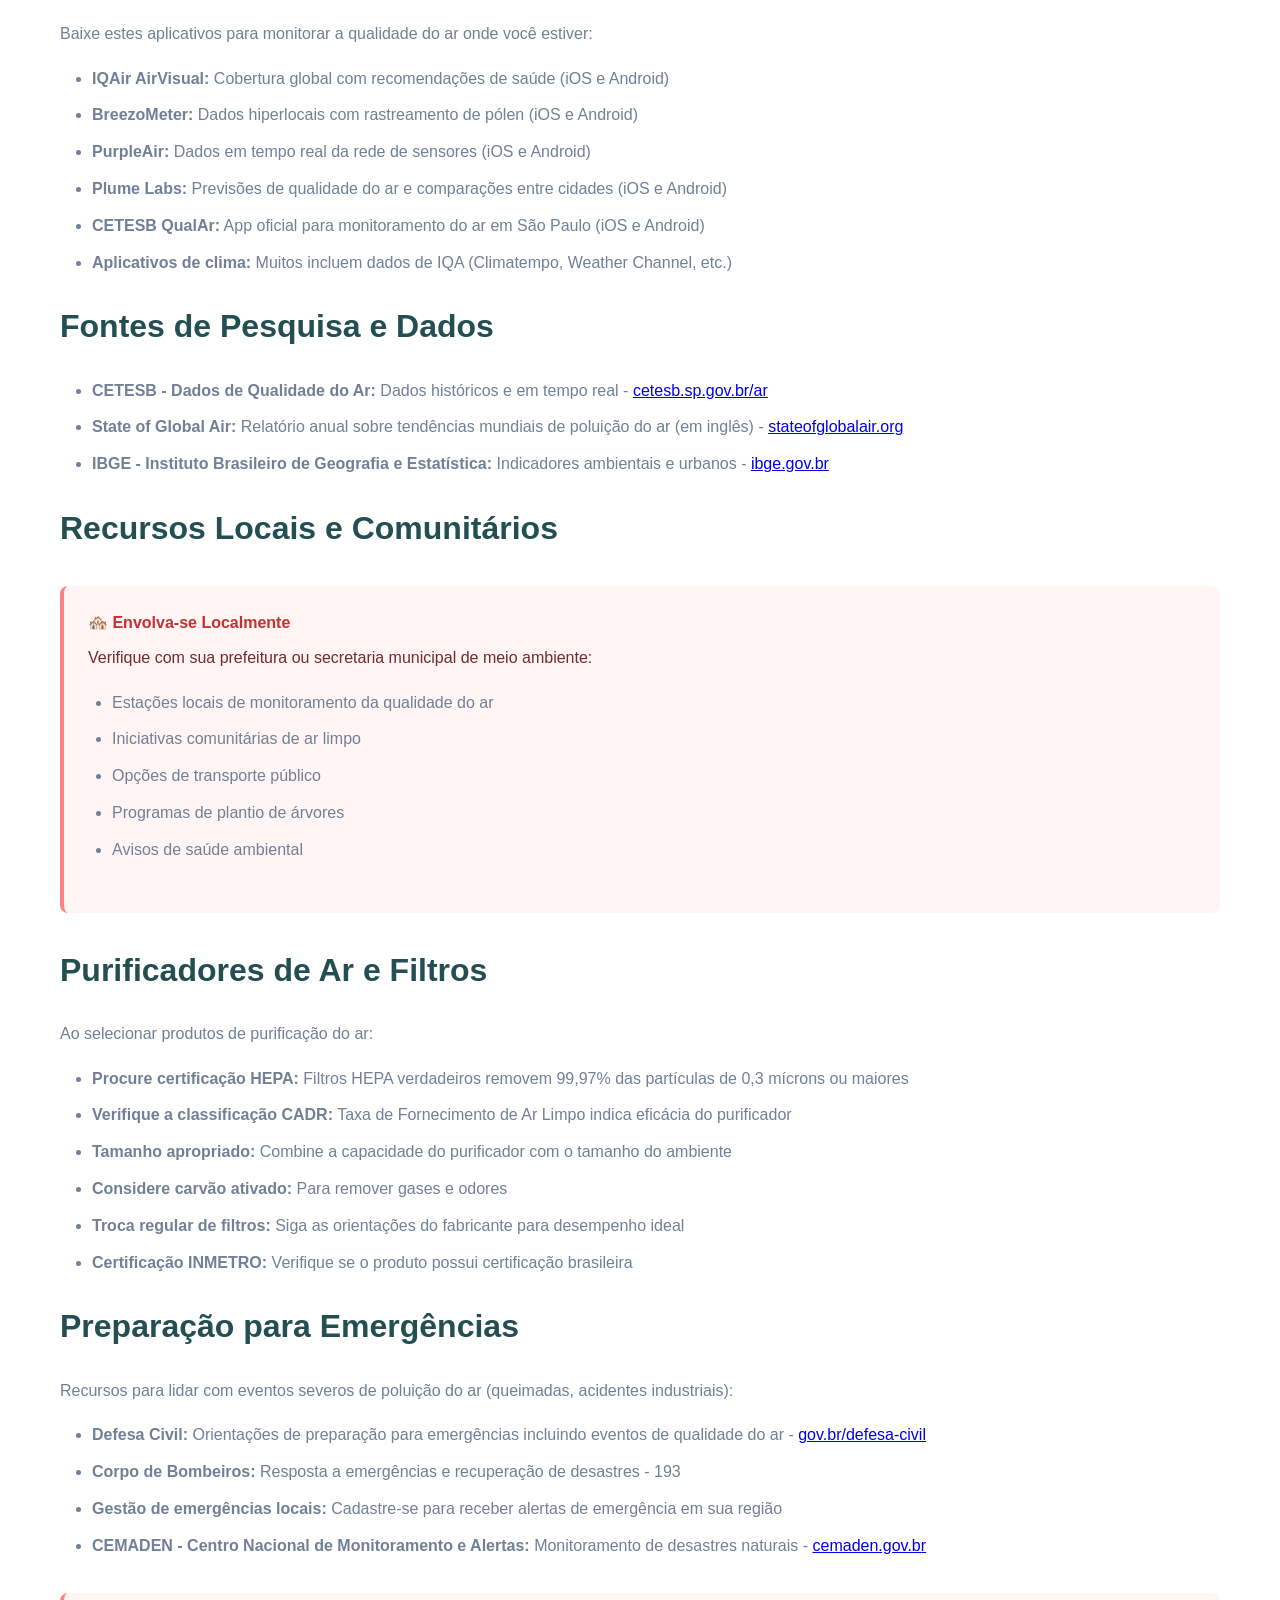
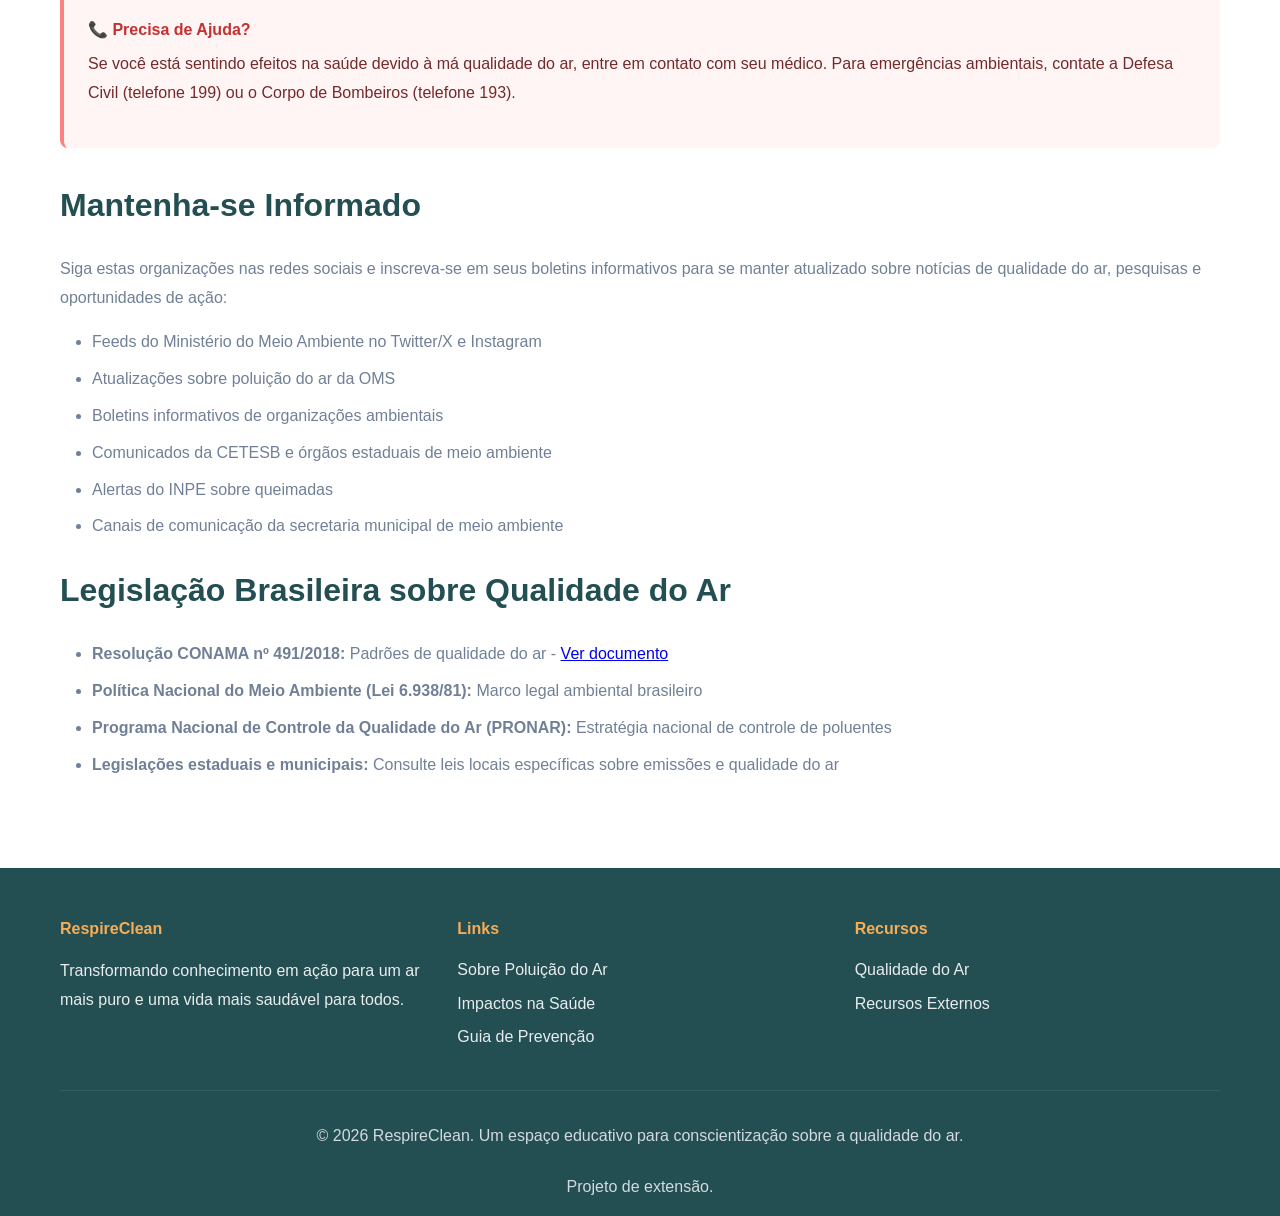
==== commit 48deecae: "Remove unsafe link - Removed "saudeesustentabilidade.org.br/" as link used http connection. Old gov " ====
--- a/pages/resources.html
+++ b/pages/resources.html
@@ -151,7 +151,6 @@
                 <li><strong>Instituto de Energia e Meio Ambiente (IEMA):</strong> Pesquisas sobre poluição do ar e políticas públicas - <a href="https://www.energiaeambiente.org.br/" target="_blank">energiaeambiente.org.br</a></li>
                 <li><strong>WWF Brasil:</strong> Conservação ambiental e combate à poluição atmosférica - <a href="https://www.wwf.org.br/" target="_blank">wwf.org.br</a></li>
                 <li><strong>SOS Mata Atlântica:</strong> Defesa de florestas e qualidade ambiental urbana - <a href="https://www.sosma.org.br/" target="_blank">sosma.org.br</a></li>
-                <li><strong>Instituto Saúde e Sustentabilidade:</strong> Pesquisas sobre impactos da poluição na saúde pública - <a href="https://saudeesustentabilidade.org.br/" target="_blank">saudeesustentabilidade.org.br</a></li>
             </ul>
 
             <h2>Recursos Educacionais</h2>
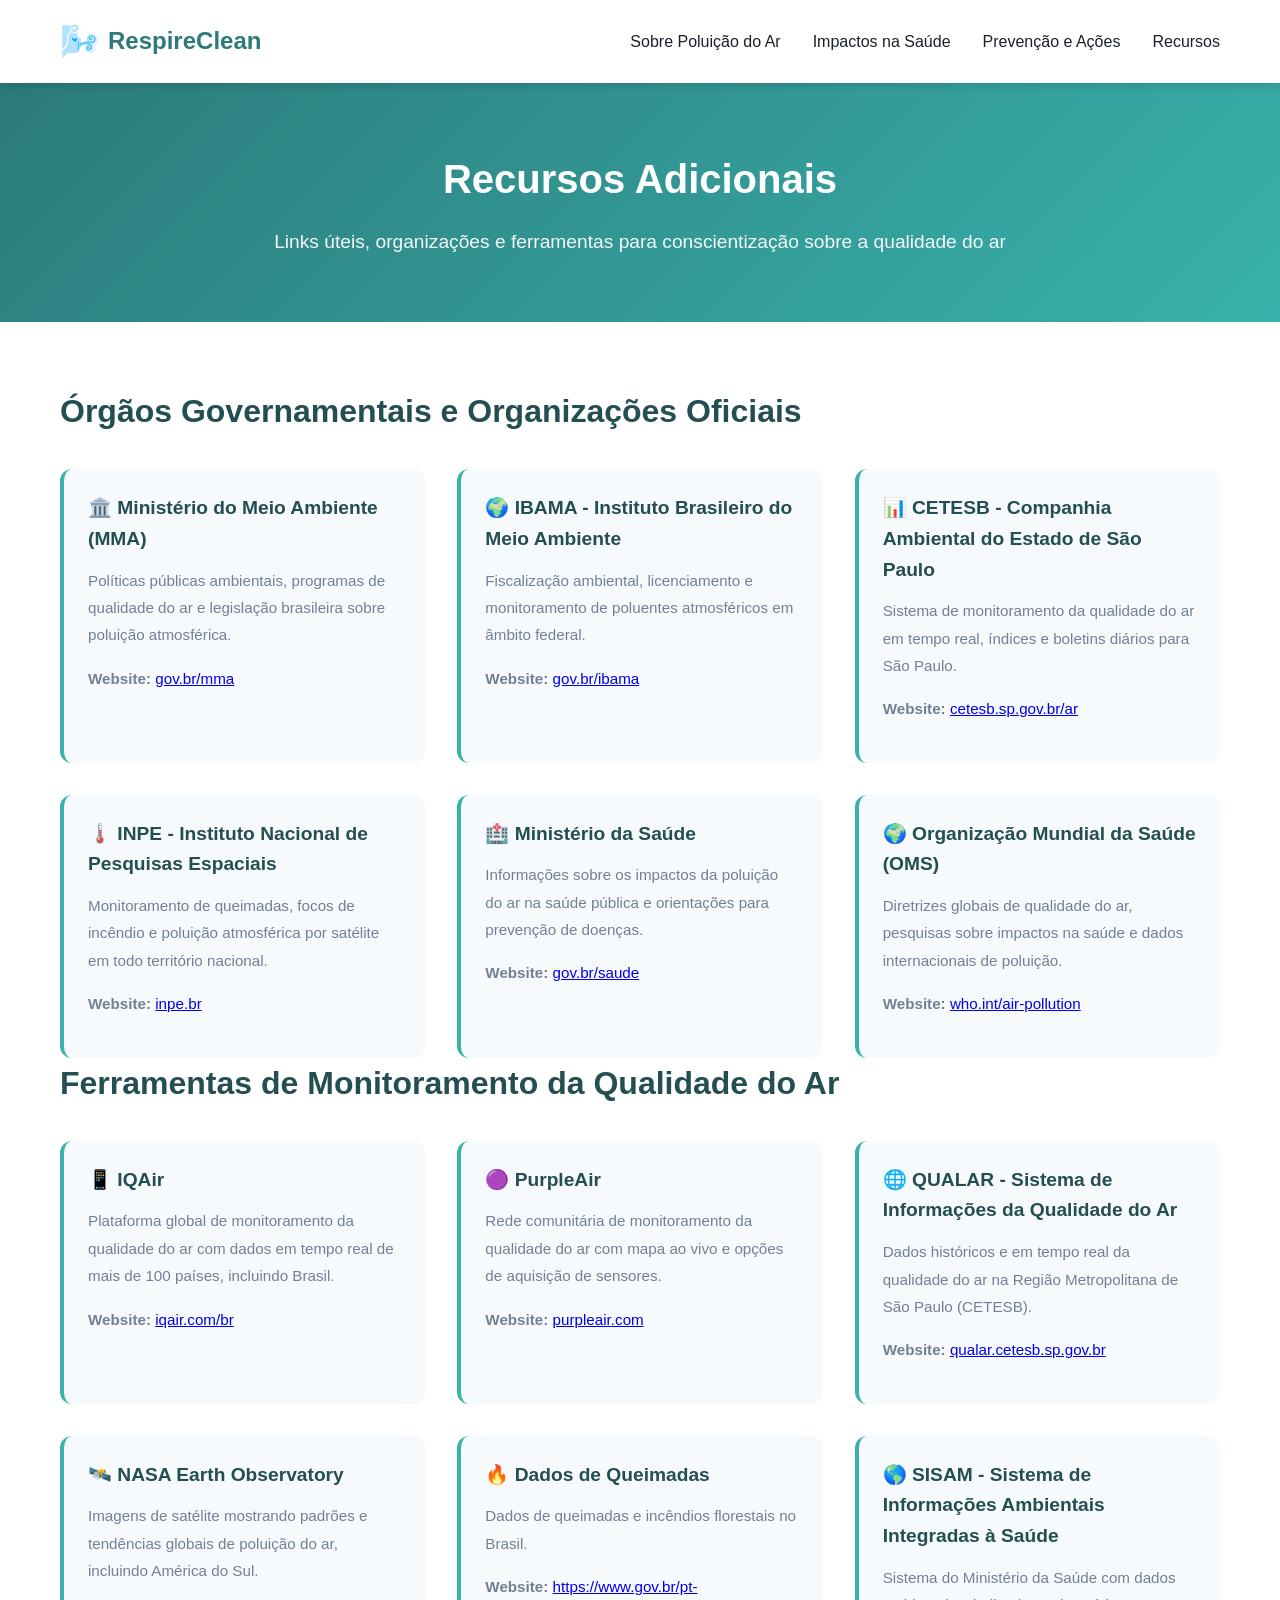
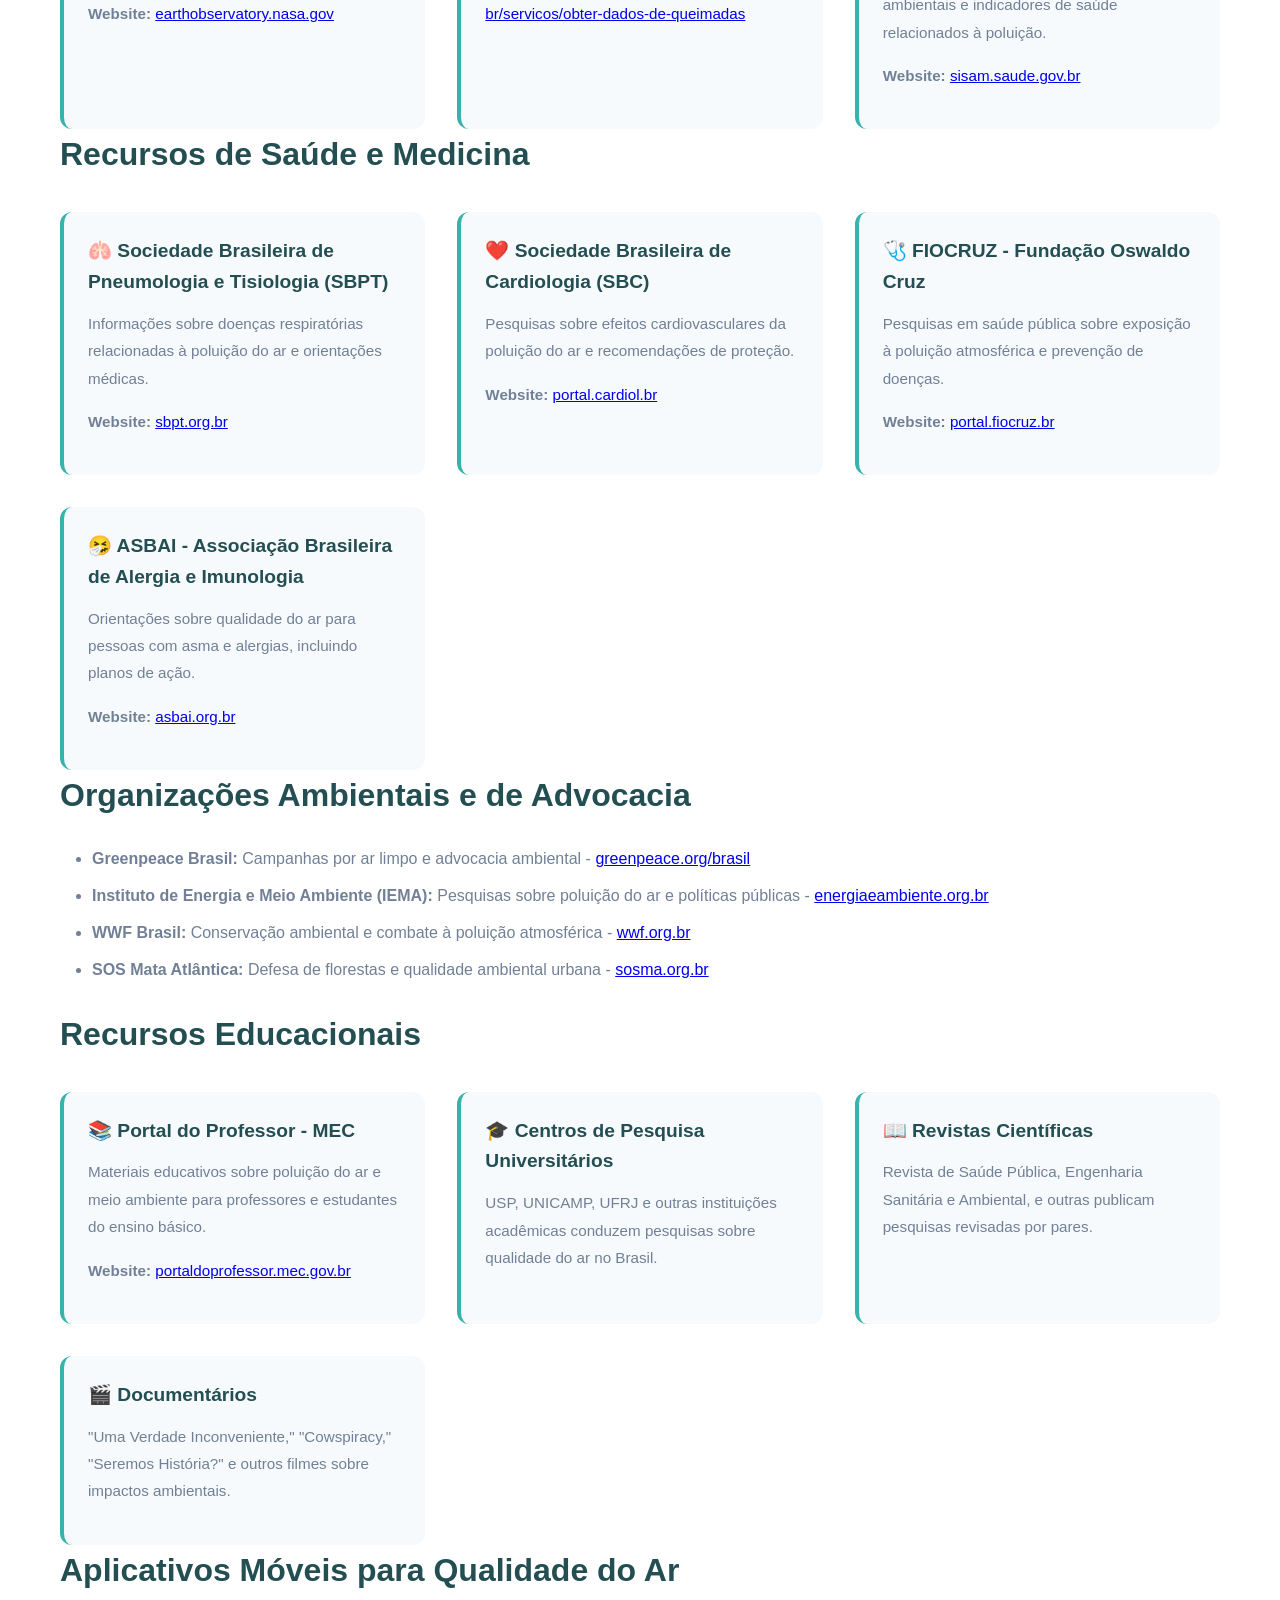
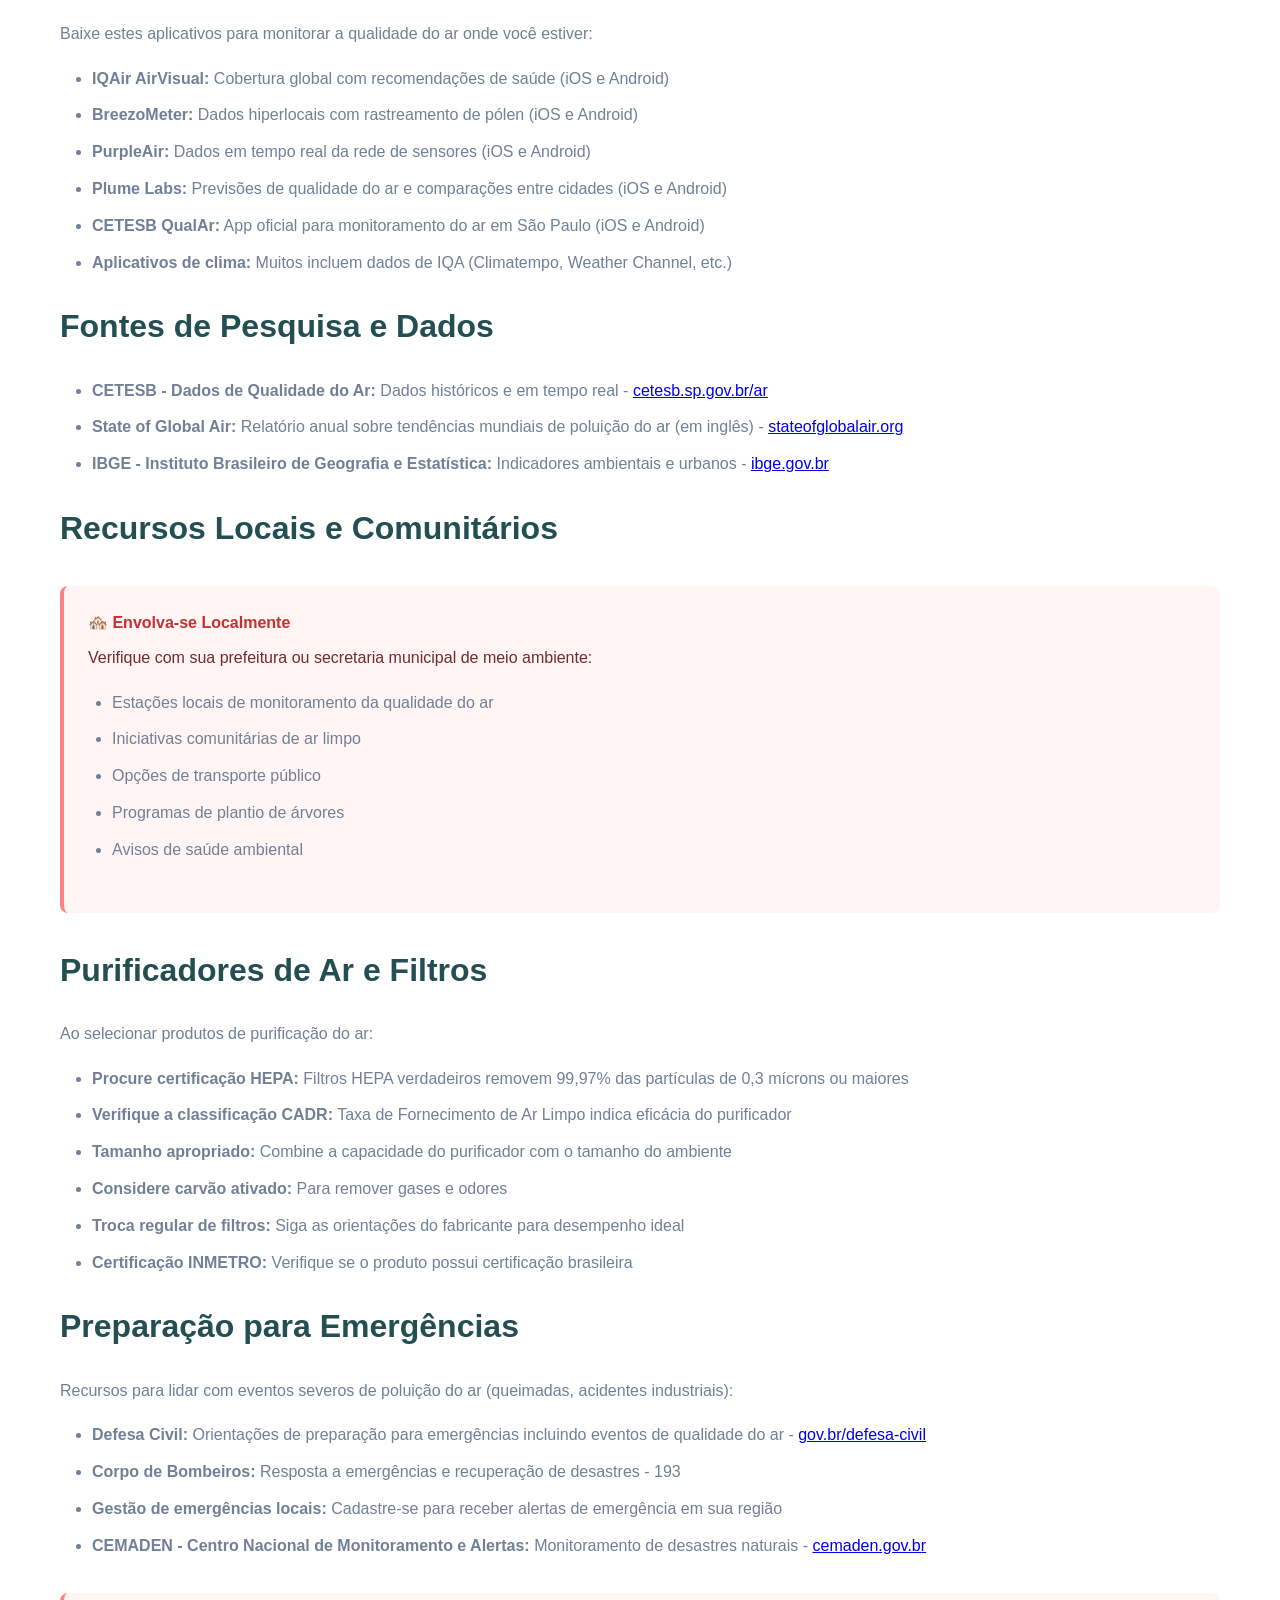
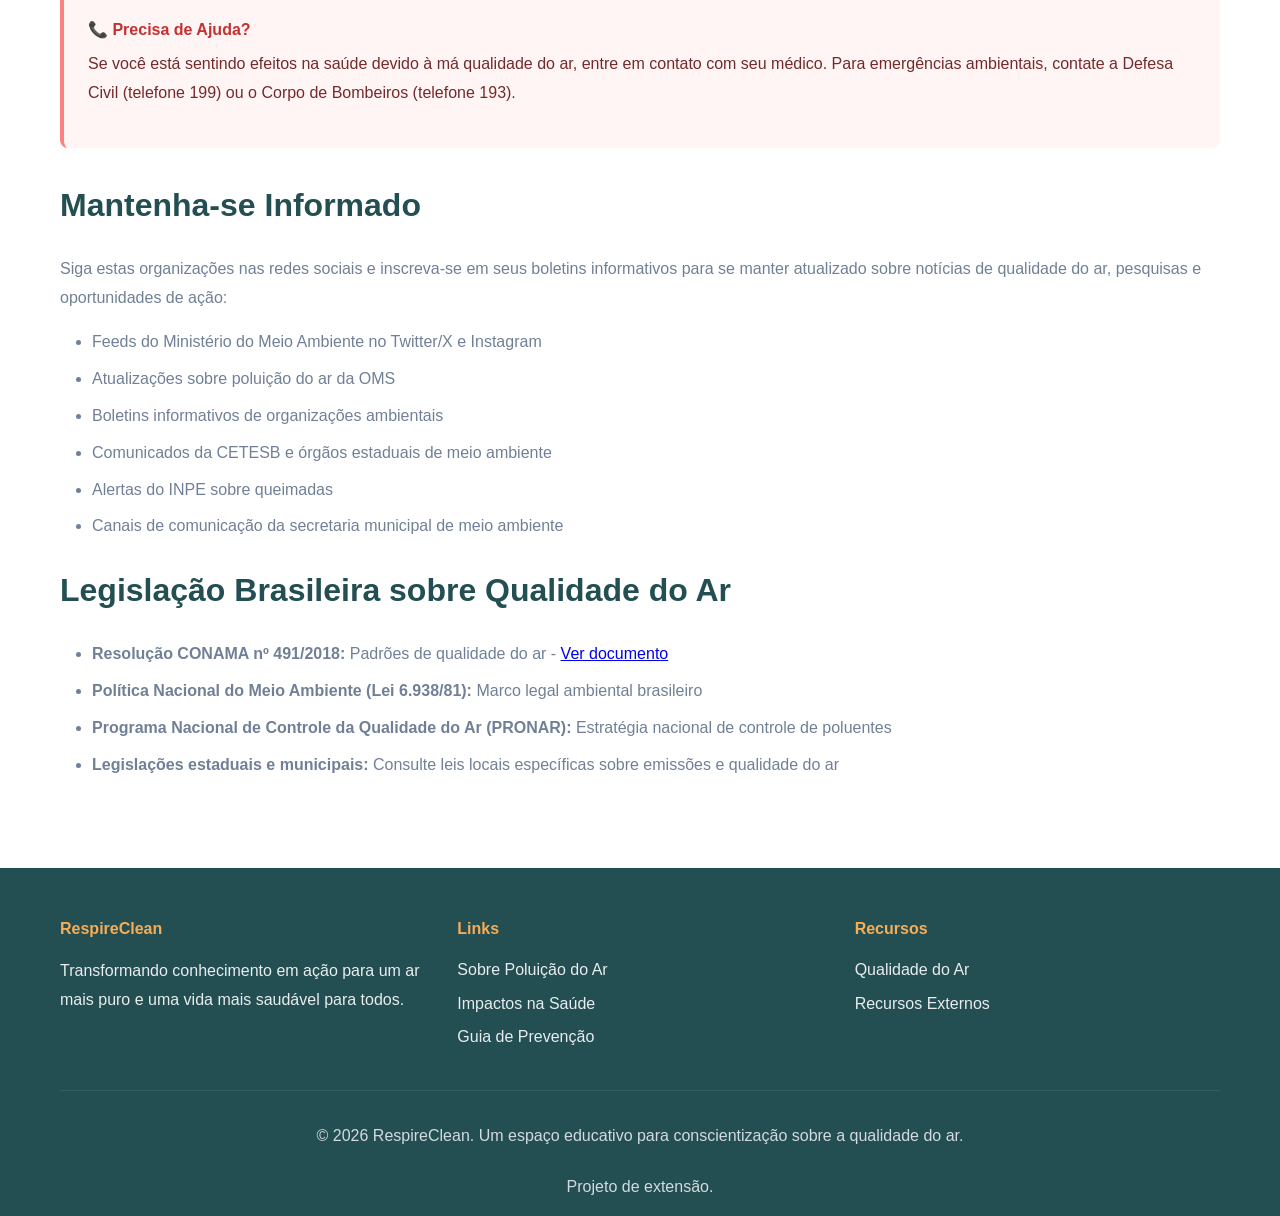
==== commit ac421699: "Update broken link - Link to queimadas.dgi.inpe.br did not exist. Updated to point at new gov page "" ====
--- a/pages/resources.html
+++ b/pages/resources.html
@@ -104,9 +104,9 @@
                 </div>
 
                 <div class="tip-card">
-                    <h4>🔥 Programa Queimadas - INPE</h4>
-                    <p>Monitoramento de focos de queimadas e incêndios florestais em tempo real em todo o Brasil.</p>
-                    <p><strong>Website:</strong> <a href="https://queimadas.dgi.inpe.br/queimadas/portal" target="_blank">queimadas.dgi.inpe.br</a></p>
+                    <h4>🔥 Dados de Queimadas</h4>
+                    <p>Dados de queimadas e incêndios florestais  no Brasil.</p>
+                    <p><strong>Website:</strong> <a href="https://www.gov.br/pt-br/servicos/obter-dados-de-queimadas" target="_blank">https://www.gov.br/pt-br/servicos/obter-dados-de-queimadas</a></p>
                 </div>
 
                 <div class="tip-card">
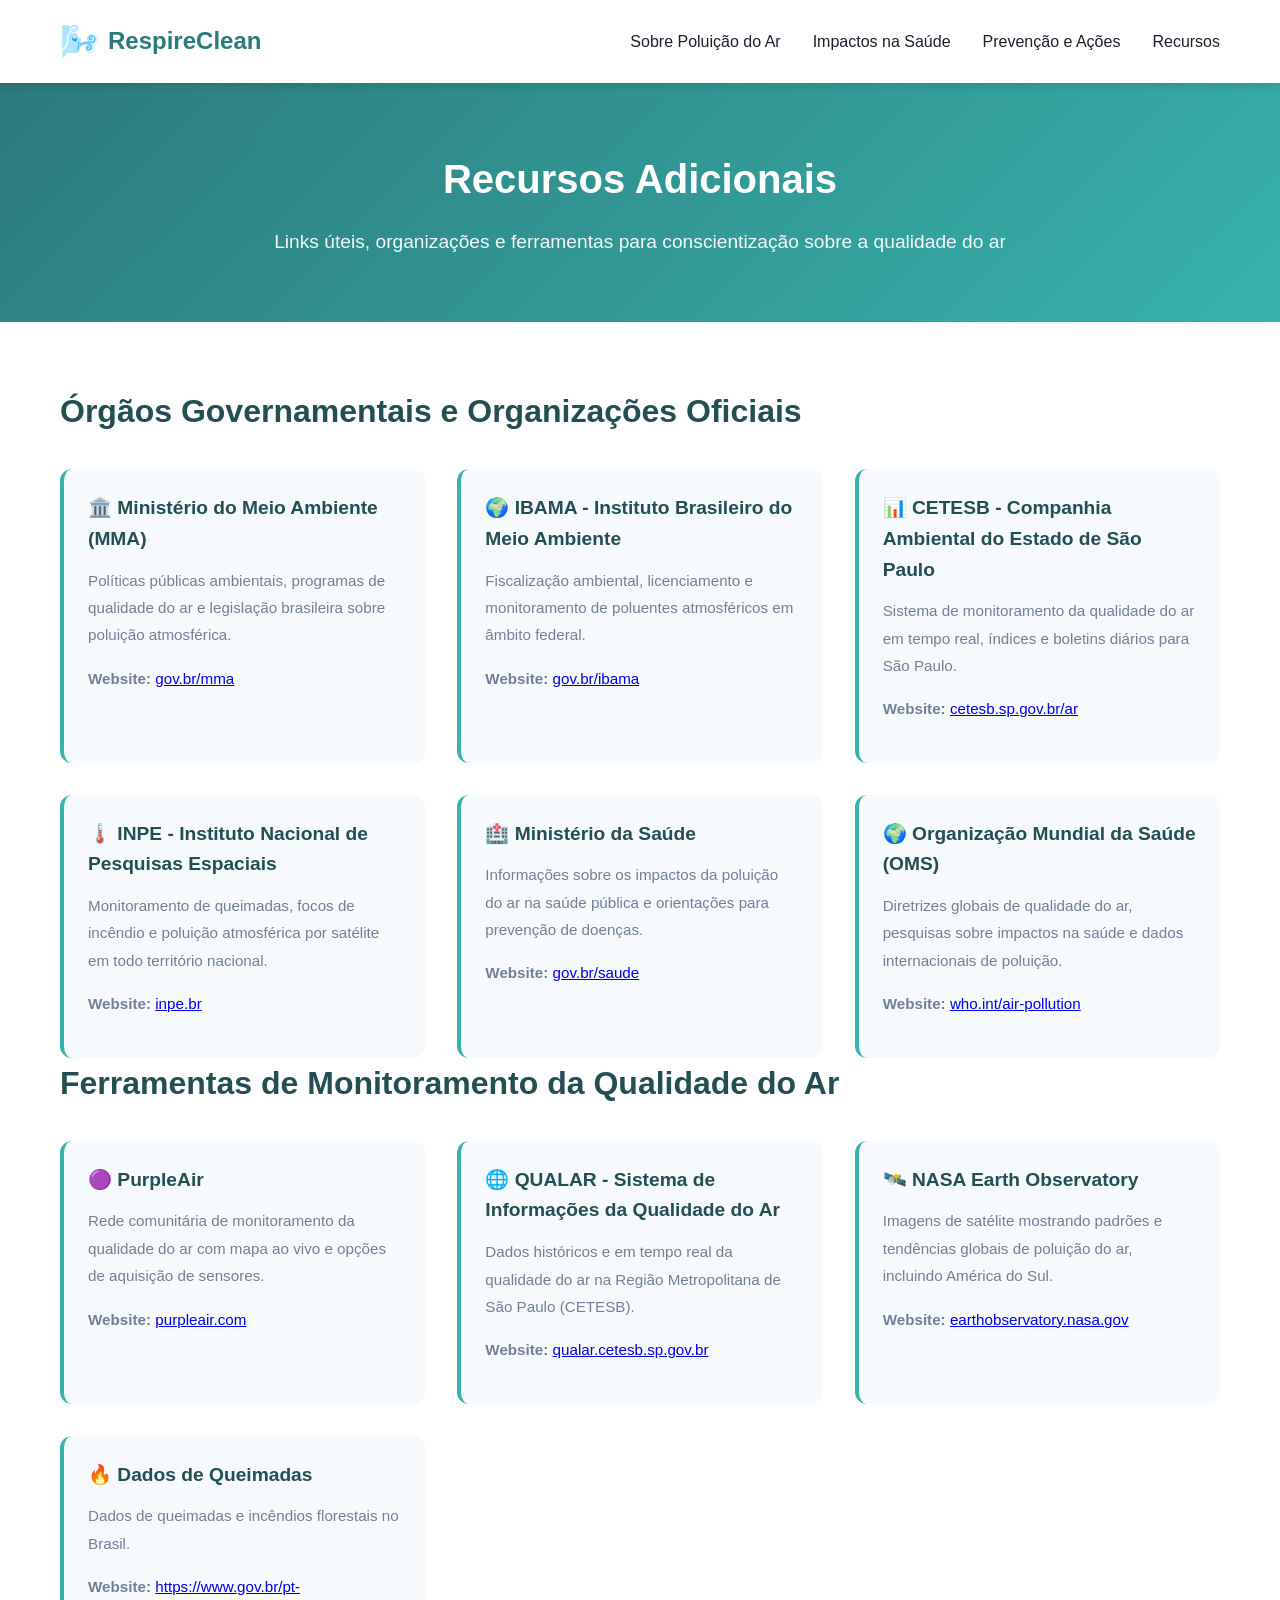
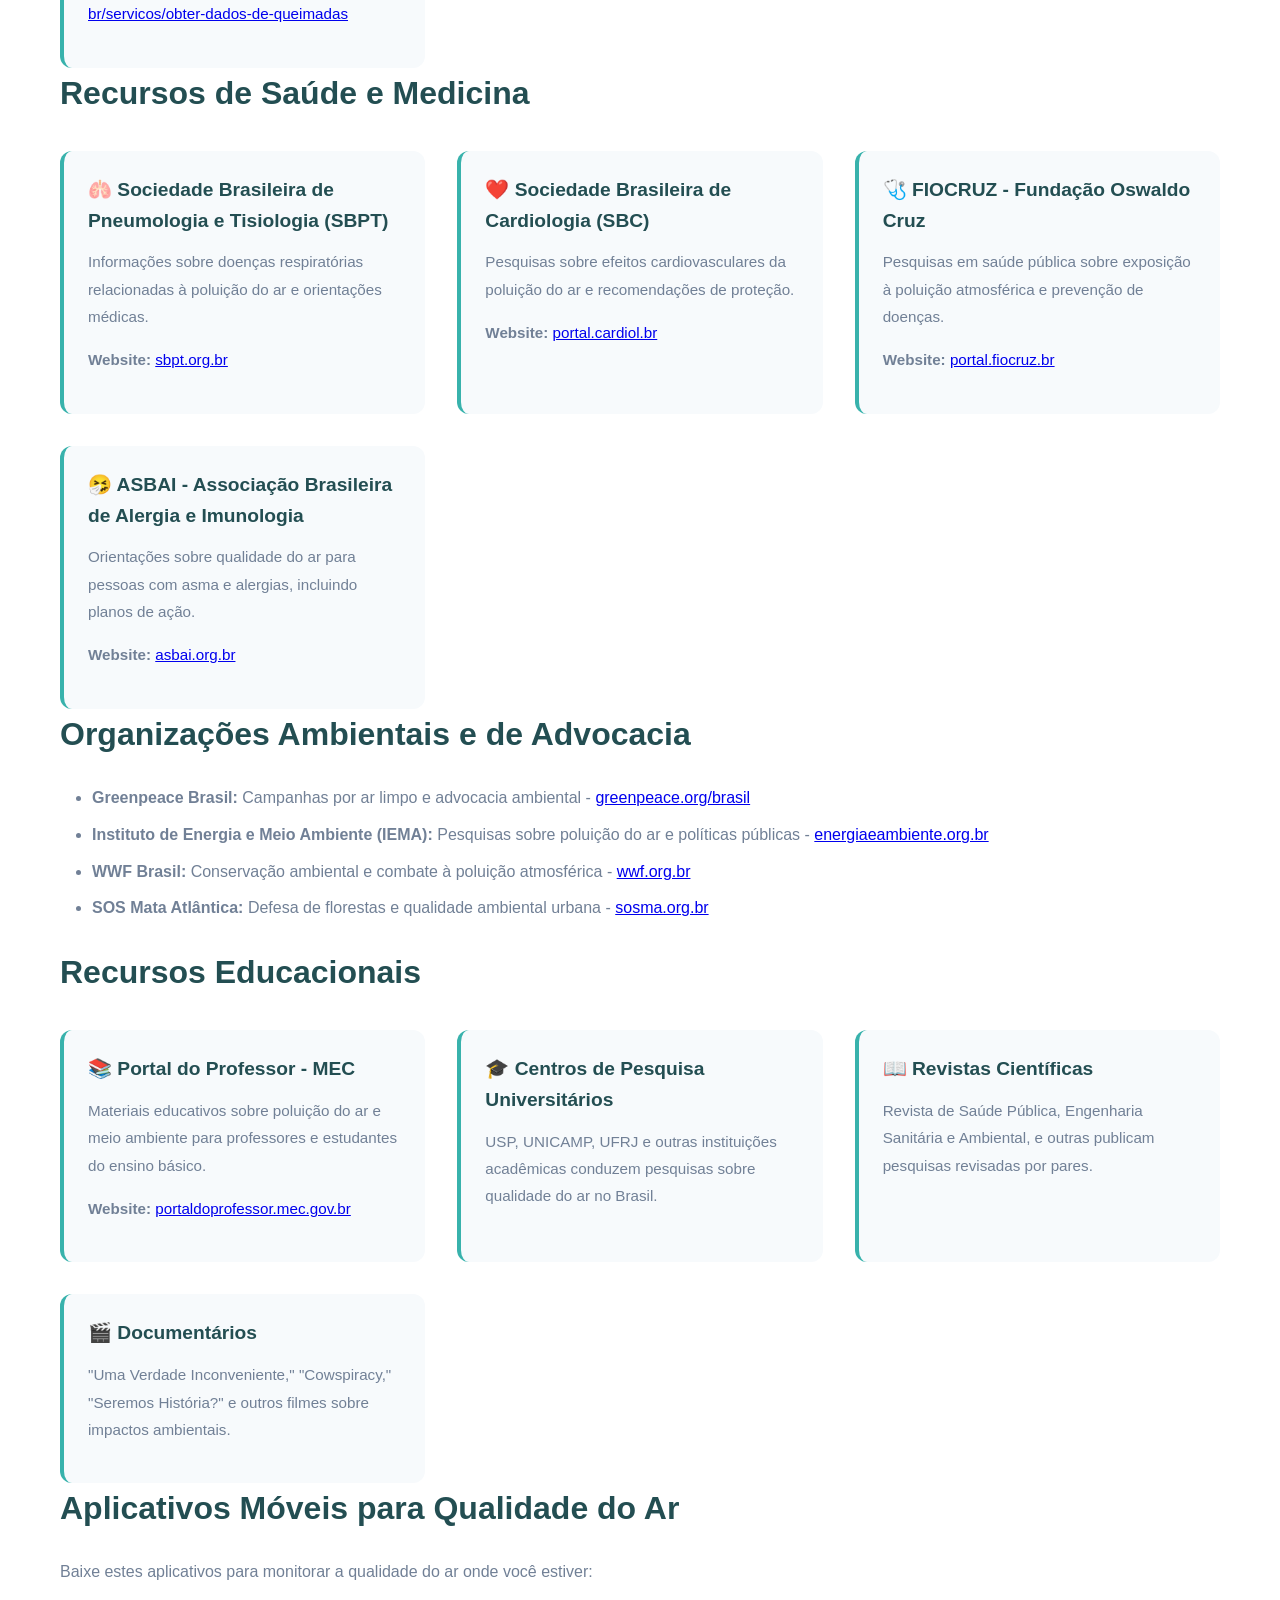
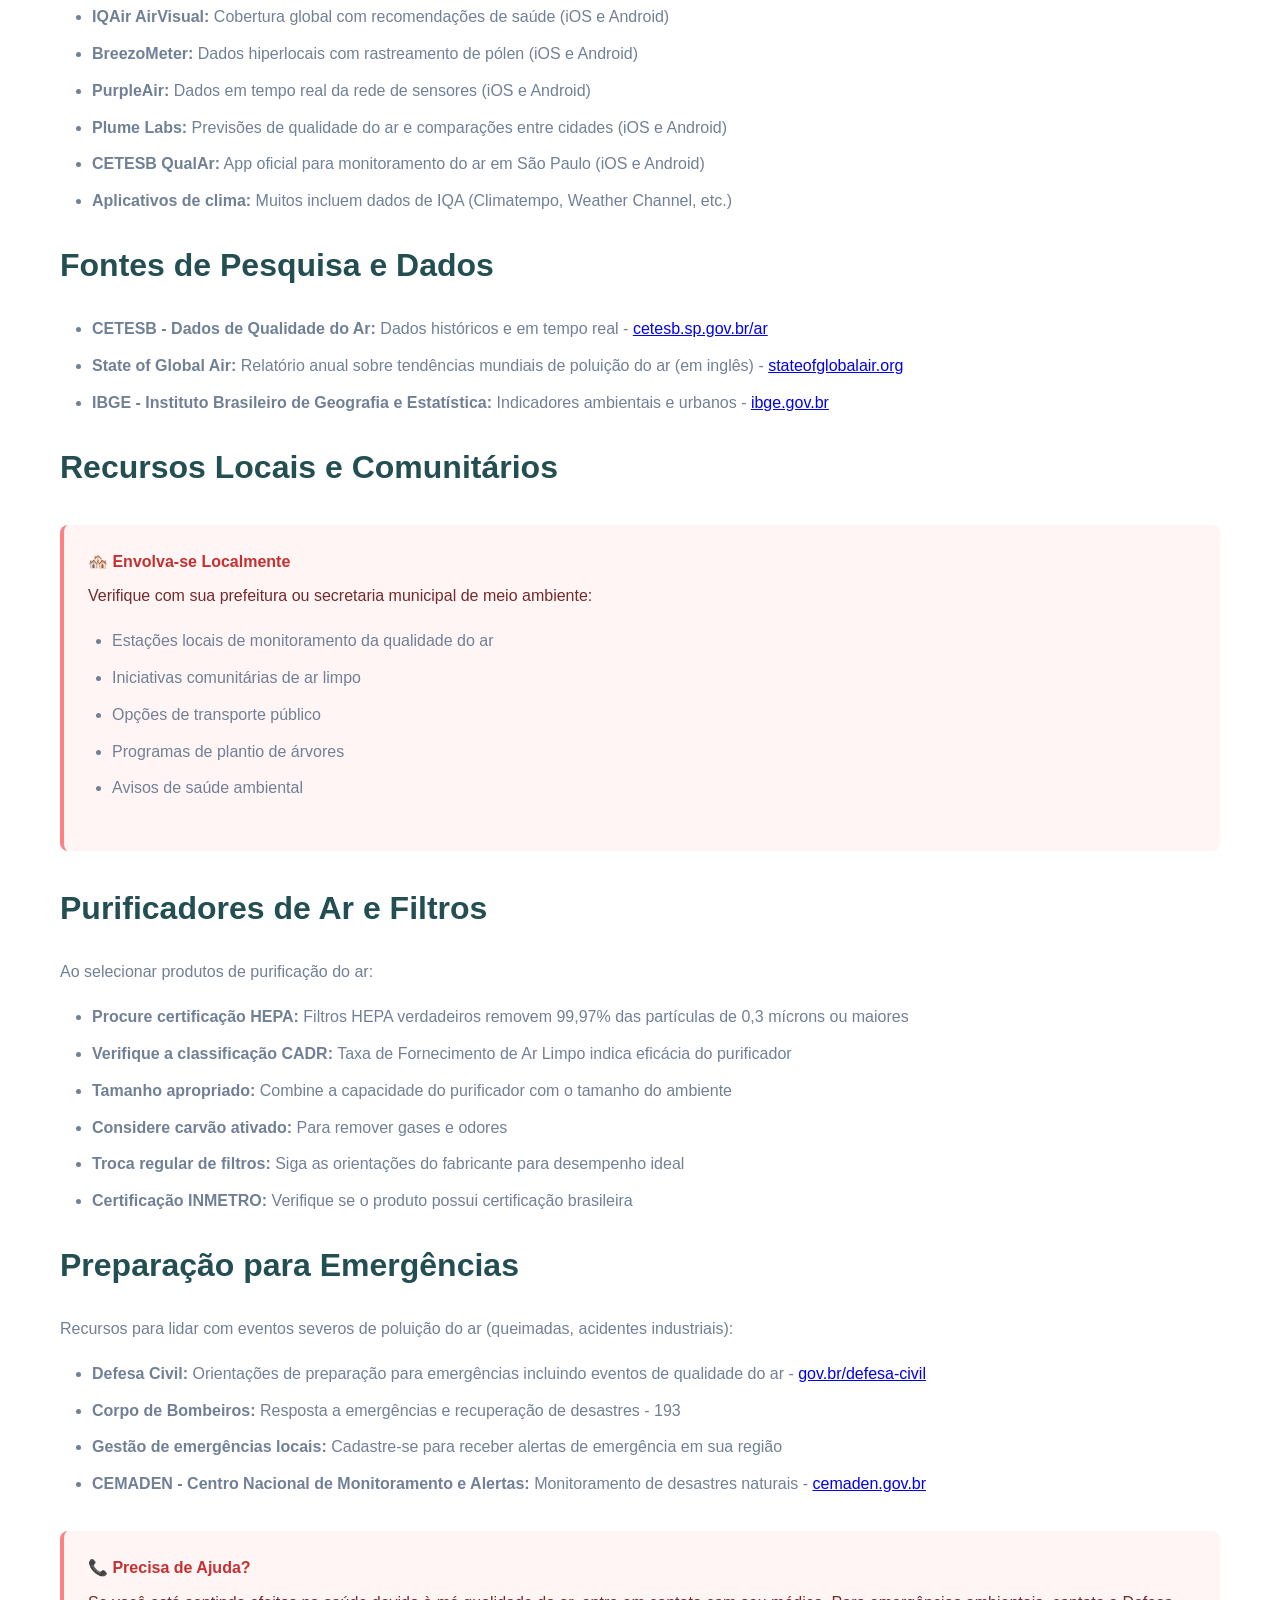
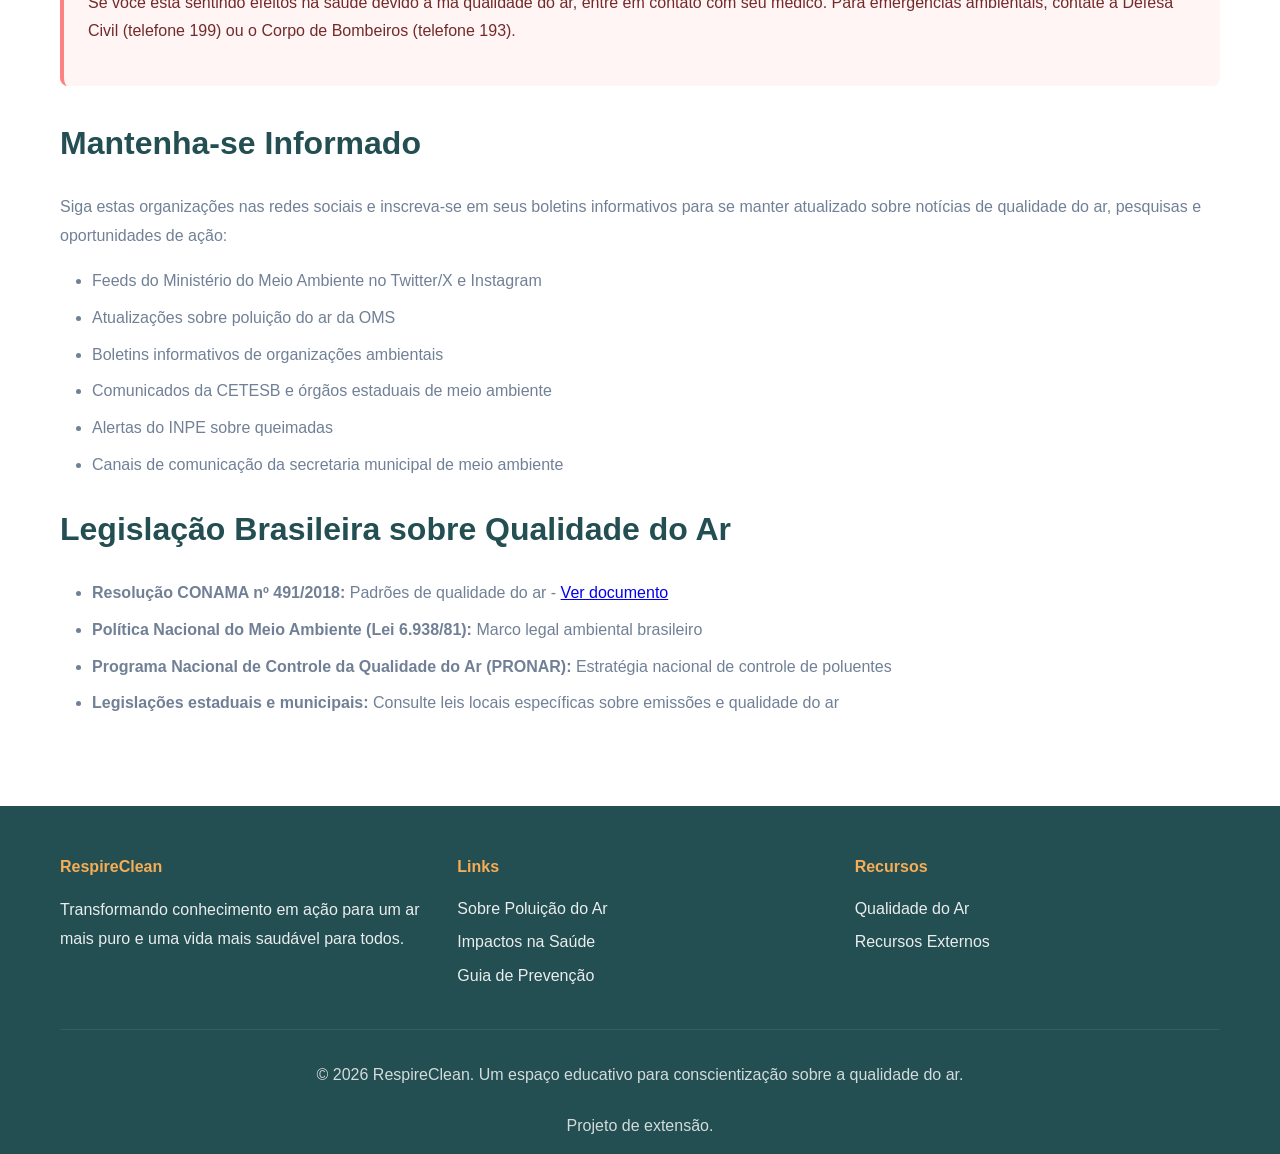
==== commit 8ab4b65e: "Remove links that point to nowhere - both "https://sisam.saude.gov.br/" and "https://terrabrasilis.d" ====
--- a/pages/resources.html
+++ b/pages/resources.html
@@ -79,11 +79,6 @@
             <h2>Ferramentas de Monitoramento da Qualidade do Ar</h2>
             
             <div class="tips-grid">
-                <div class="tip-card">
-                    <h4>📱 IQAir</h4>
-                    <p>Plataforma global de monitoramento da qualidade do ar com dados em tempo real de mais de 100 países, incluindo Brasil.</p>
-                    <p><strong>Website:</strong> <a href="https://www.iqair.com/br/" target="_blank">iqair.com/br</a></p>
-                </div>
 
                 <div class="tip-card">
                     <h4>🟣 PurpleAir</h4>
@@ -107,12 +102,6 @@
                     <h4>🔥 Dados de Queimadas</h4>
                     <p>Dados de queimadas e incêndios florestais  no Brasil.</p>
                     <p><strong>Website:</strong> <a href="https://www.gov.br/pt-br/servicos/obter-dados-de-queimadas" target="_blank">https://www.gov.br/pt-br/servicos/obter-dados-de-queimadas</a></p>
-                </div>
-
-                <div class="tip-card">
-                    <h4>🌎 SISAM - Sistema de Informações Ambientais Integradas à Saúde</h4>
-                    <p>Sistema do Ministério da Saúde com dados ambientais e indicadores de saúde relacionados à poluição.</p>
-                    <p><strong>Website:</strong> <a href="https://sisam.saude.gov.br/" target="_blank">sisam.saude.gov.br</a></p>
                 </div>
             </div>
 
